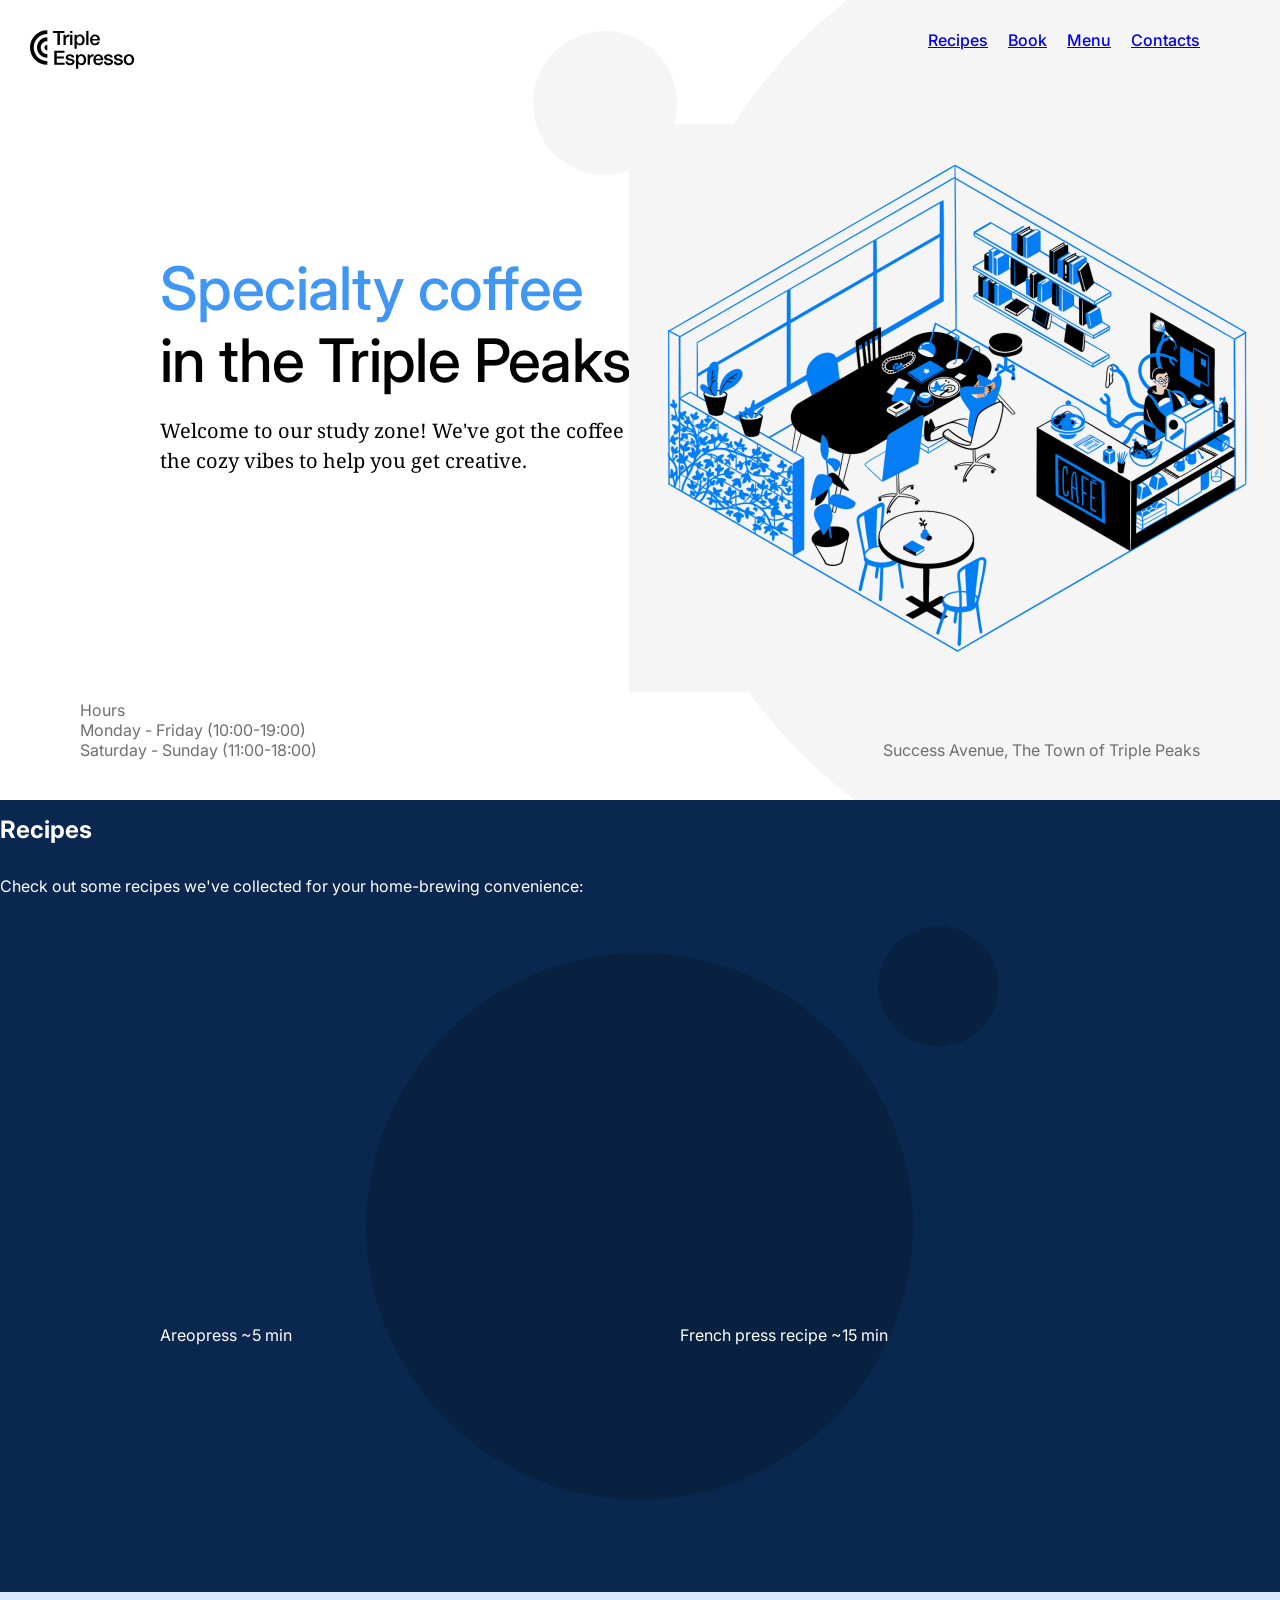
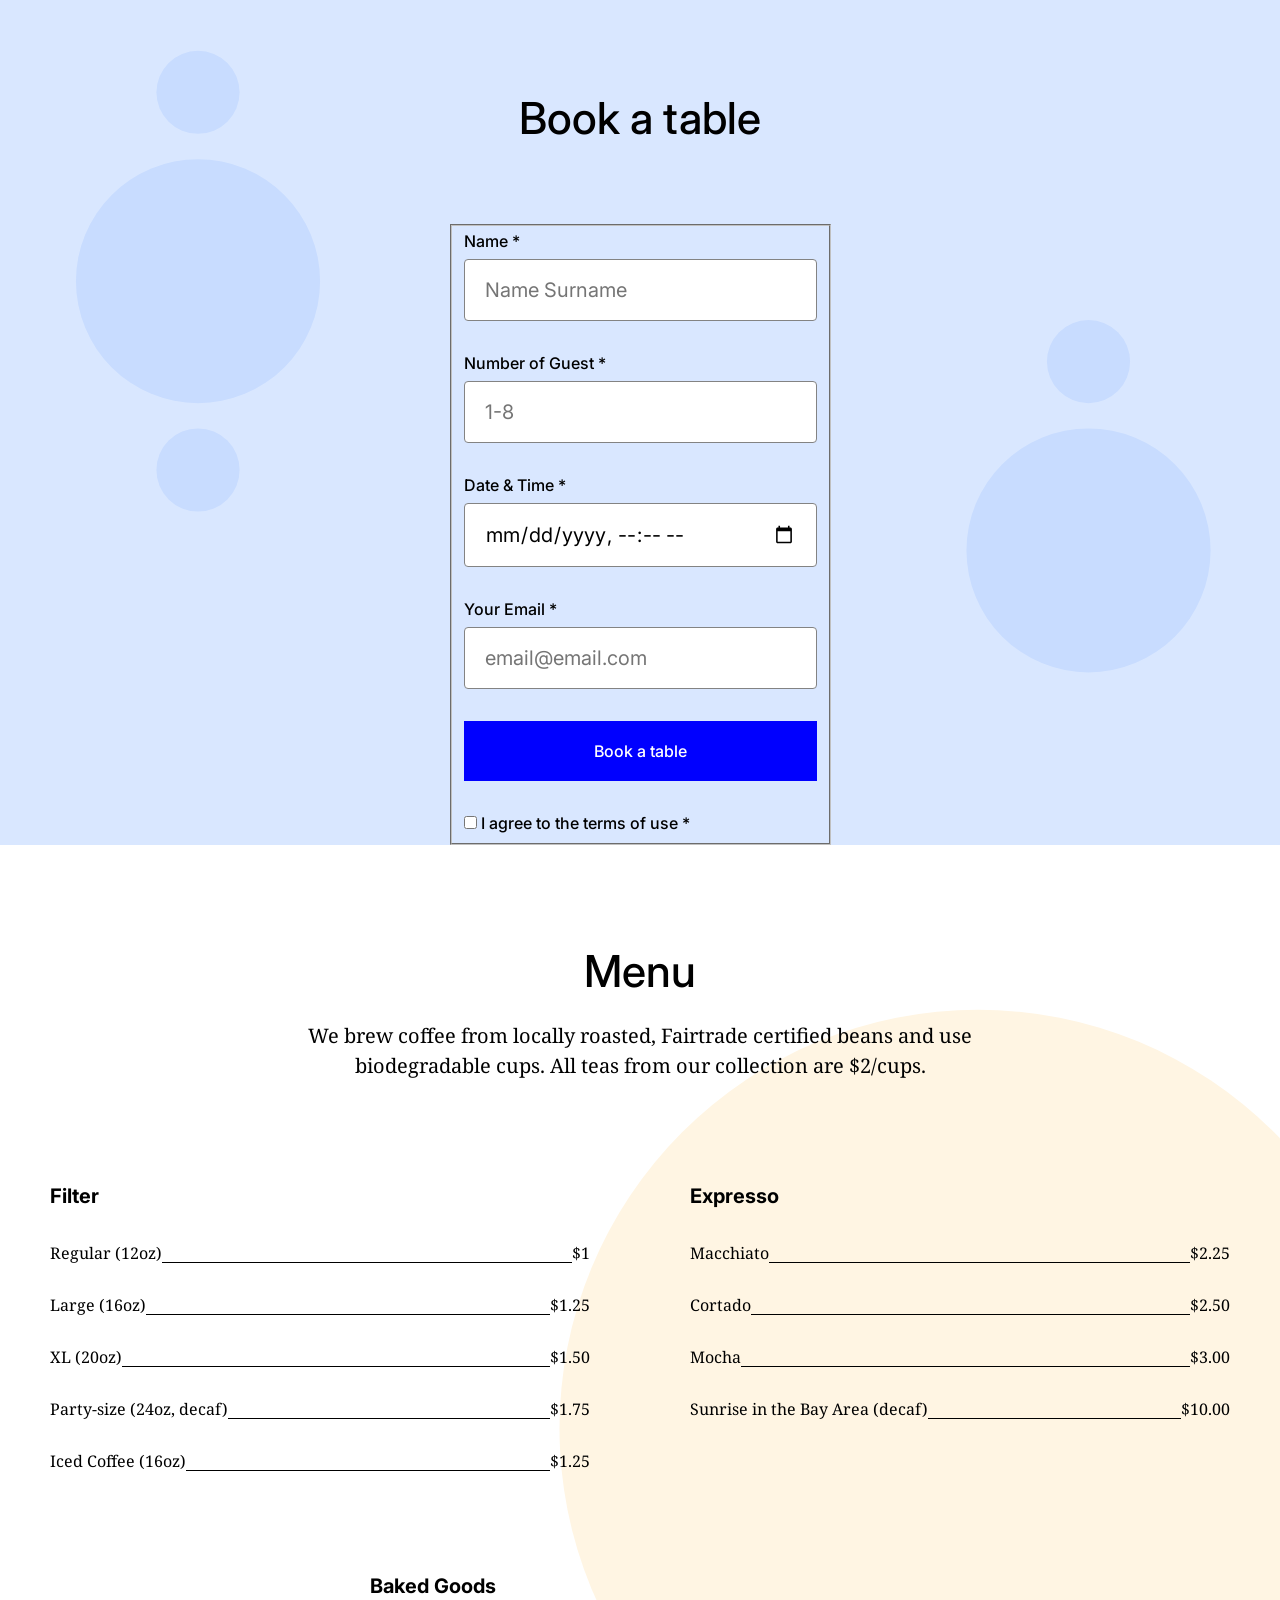
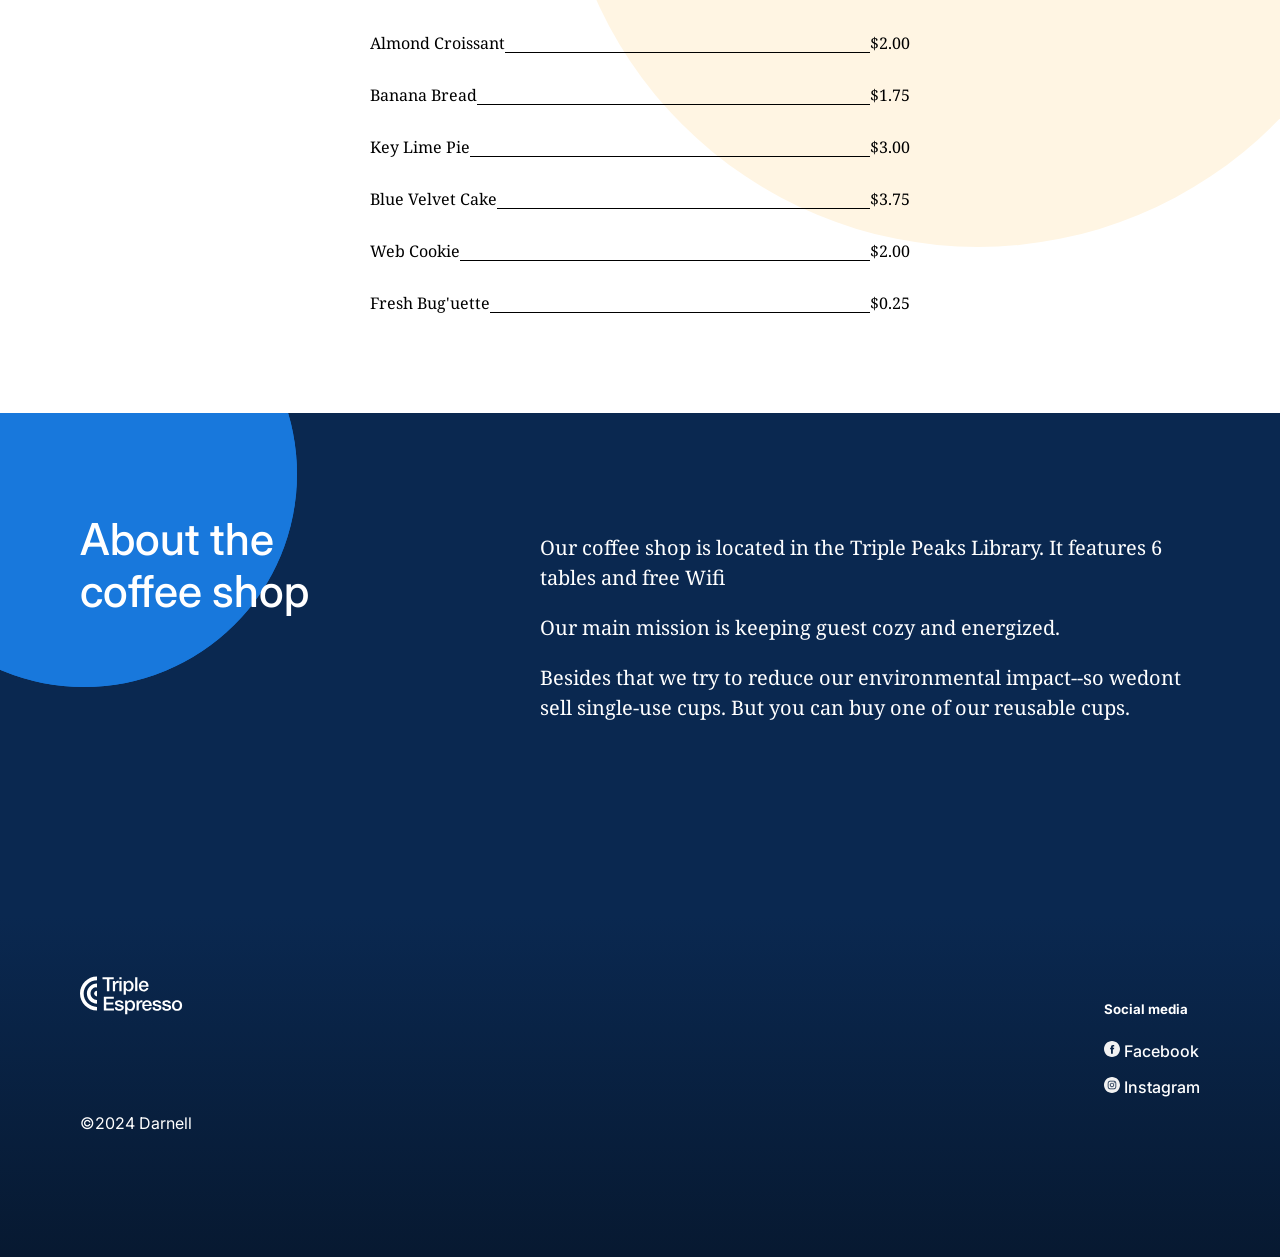
==== index.html @ 3f447696 "First Commit" ====
<!DOCTYPE html>
<html lang="en">
<head>
    <meta charset="UTF-8">
    <meta name="viewport" content="width=device-width, initial-scale=1.0">
    <meta name="description" content="Coffee Shop Landing page">
    <title>"Coffee Shop"</title>
    <meta name="author" content="Software Engineer"/>
    <meta name="keywords" content="HTML, CSS"/>
    <link rel="stylesheet" href="./pages/index.css"/>
    <link rel="stylesheet" href="./vendor/normalize.css"/>
    <link rel="preconnect" href="https://fonts.googleapis.com">
    <link rel="preconnect" href="https://fonts.gstatic.com" crossorigin>
    <link href="https://fonts.googleapis.com/css2?family=Inter:ital,opsz,wght@0,14..32,100..900;1,14..32,100..900&family=Noto+Serif:ital,wght@0,100..900;1,100..900&display=swap" rel="stylesheet">
</head>
<body>
    <div class="page">
        <header class="header">
            <nav class="nav">
                 <img 
                  src="./images/logo_coffeeshop_dark.svg" 
                  alt="Coffeeshop logo"
                  class="nav__logo">
            <ul class="nav__links">
                <li>
                    <a href="#recipes" class="nav__link">Recipes</a>
                </li>
                <li>
                    <a href="#reservation" class="nav__link">Book</a>
                </li>
                <li>
                    <a href="#menu" class="nav__link">Menu</a>
                </li>
                <li>
                    <a href="#about" class="nav__link">Contacts</a>
                </li>
            </ul>
            </nav>
             <h1 class="header__title"><span class="header__span-accent">Specialty coffee</span> in the Triple Peaks Library</h1>
              <p class="header__description">Welcome to our study zone! We've got the coffee to energize you and the cozy vibes to help you get creative. </p>
            <img 
             src="./images/inside_coffee_shop.png" 
             alt="Coffee Shop illustration" 
             class="header__image">
             <div class="header__footer">
                <div>
                 <p class="header__paragraph">Hours</p>
                 <p class="header__paragraph">Monday - Friday (10:00-19:00)</p>
                 <p class="header__paragraph">Saturday - Sunday (11:00-18:00)</p>
                </div>
                 <p class="header__paragraph">Success Avenue, The Town of Triple Peaks</p>
             </div>
        </header>
        <main class="content">
            <section id="recipes" class="recipes">
              <h2 class="recipes__title">Recipes</h2>
                <p class="recipes__subtitle">Check out some recipes we've collected for your home-brewing convenience:</p>
                <ul class="recipes__videos">
                <li>
                <iframe class="recipes__iframe"
                  width="480"
                  height="273"
                  src="https://www.youtube.com/embed/j6VlT_jUVPc?si=57EIXTviXnpw9NTR"
                  title="YouTube video player"           
                  allow="accelerometer; autoplay; clipboard-write; encrypted-media; gyroscope; picture-in-picture; web-share"
                  referrerpolicy="strict-origin-when-cross-origin"
                  allowfullscreen>
                </iframe>
                <p class="recipes__iframe-caption">Areopress ~5 min</p>
                </li>
                <li>
                <iframe class="recipes__iframe"
                  width="480"
                  height="273"
                  src="https://www.youtube.com/embed/st571DYYTR8?si=Xd2FG-TpbChEVz1v"
                  title="YouTube video player"
                  allow="accelerometer; autoplay; clipboard-write; encrypted-media; gyroscope; picture-in-picture; web-share"
                  referrerpolicy="strict-origin-when-cross-origin"
                  allowfullscreen>
                </iframe>
                <p class="recipes__iframe-caption">French press recipe ~15 min</p>
                 </li>
                </ul>
            </section>
            <section id="reservation" class="reservation">
             <h2 class="reservation__title">Book a table</h2>
             <form class="reservation__form form">
              <fieldset class="form__fieldset>">
               <label for="name-input" class="form__label">
                Name *
                 <input
                  class="form__input"
                  id="name-input"
                  type="text"
                  placeholder="Name Surname"
                  required
                  />
               </label>
               <label for="guest-input" class="form__label">
                Number of Guest *
                 <input 
                  class="form__input"
                  id="guest-input"
                  type="number"
                  min="1"
                  max="8"
                  placeholder="1-8"
                  required
                  />
               </label>
               <label for="datetime-local" class="form__label">
                Date & Time *
                 <input
                  class="form__input"
                  id="datetime-local"
                  type="datetime-local"
                  required
                  />
               </label>
               <label for="email-input" class="form__label">
                Your Email *
                 <input
                  class="form__input"
                  id="email-input"
                  placeholder="email@email.com"
                  required
                  />
               </label>
                  <button class="form__button">Book a table</button>
               <label class="form__label form__label_type_checkbox" for="terms-of-use">
                 <input
                  id="terms-of-use"
                  type="checkbox"
                  required
                 />
                I agree to the terms of use *
               </label>
              </fieldset>
             </form>
            </section>
            <section id="menu" class="menu">
                <h2 class="menu__title">Menu</h2>
                    <p class="menu__subtitle">We brew coffee from locally roasted, Fairtrade certified beans and use biodegradable cups. All teas from our collection are $2/cups.</p>
                    <ul class="menu__cards">
                        <li class="card">
                           <h3 class="card__title">Filter</h3>
                           <ul class="card__list">
                            <li class="card__list-item"> 
                                Regular (12oz)
                                <span class="card__list-divider">
                                </span>
                                $1
                               </li>
                            <li class="card__list-item">Large (16oz)
                                <span class="card__list-divider">
                                </span>
                                $1.25
                               </li>
                            <li class="card__list-item">XL (20oz)
                                <span class="card__list-divider">
                                </span>
                                $1.50
                            </li>
                            <li class="card__list-item">Party-size (24oz, decaf)
                                <span class="card__list-divider">
                                </span>
                                $1.75
                            </li>
                            <li class="card__list-item">Iced Coffee (16oz)
                                <span class="card__list-divider">
                                </span>
                                $1.25
                            </li>
                           </ul>
                        </li>
                        <li class="card">
                            <h3 class="card__title">Expresso</h3>
                            <ul class="card__list">
                             <li class="card__list-item">Macchiato
                                <span class="card__list-divider">
                                </span>
                                $2.25
                             </li>
                             <li class="card__list-item">Cortado
                                <span class="card__list-divider">
                                </span>
                                $2.50
                             </li>
                             <li class="card__list-item">Mocha
                                <span class="card__list-divider">
                                </span>
                                $3.00
                             </li>
                             <li class="card__list-item">Sunrise in the Bay Area (decaf)
                                <span class="card__list-divider">
                                </span>
                                $10.00
                             </li>
                            </ul>
                         </li>
                         <li class="card">
                            <h3 class="card__title">Baked Goods</h3>
                            <ul class="card__list">
                             <li class="card__list-item">Almond Croissant
                                <span class="card__list-divider">
                                </span>
                                $2.00
                             </li>
                             <li class="card__list-item">Banana Bread
                                <span class="card__list-divider">
                                </span>
                                $1.75                       
                             </li>
                             <li class="card__list-item">Key Lime Pie
                                <span class="card__list-divider">
                                </span>
                                $3.00
                             </li>
                             <li class="card__list-item">Blue Velvet Cake
                                <span class="card__list-divider">
                                </span>
                                $3.75
                             </li>
                             <li class="card__list-item">Web Cookie
                                <span class="card__list-divider">
                                </span>
                                $2.00
                             </li>
                             <li class="card__list-item">Fresh Bug'uette
                                <span class="card__list-divider">
                                </span>
                                $0.25
                             </li>
                            </ul>
                         </li>
                    </ul>
            </section>
            <section id="about" class="about">
                <h4 class="about__title">About the coffee shop</h4>
                <div class="about__content">
                 <p class="about__paragraph">
                    Our coffee shop is located in the Triple Peaks Library. It features 6 tables and free Wifi
                 </p>
                 <p class="about__paragraph">
                    Our main mission is keeping guest cozy and energized.
                 </p>
                 <p class="about__paragraph">
                    Besides that we try to reduce our environmental impact--so wedont sell single-use cups. But you can buy one of our reusable cups.   
                 </p>
                </div>
                <div class="about__circle"></div>
                <div class="about__circle about__circle_animation_blurred"></div>
            </section>
        </main>
        <footer class="footer">
            <div class="footer__content">
              <img
                src="./images/logo_coffeeshop_light.svg"
                alt="TripleExpresso"
                class="footer__logo"
              />
              <div>
                <h5 class="footer__column-heading">Social media</h5>
                <ul class="footer__list">
                  <li class="footer__list-item">
                    <a href="" class="footer__social-link">
                      <img
                        src="./images/facebook_white.svg"
                        alt="Facebook logo"
                        class="footer__social-icon"
                      />
                      Facebook
                    </a>
                  </li>
                  <li class="footer__list-tiem">
                    <a href="" class="footer__social-link">
                      <img
                        src="./images/instagram_white.svg"
                        alt="Instagram logo"
                        class="Footer__social-icon"
                      />
                      Instagram
                    </a>
                  </li>
                </ul>
              </div>
            </div>
            <p class="footer__copyright">&copy;2024 Darnell</p>
          </footer>
---- pages/index.css ----
@keyframes pulse {
  0% {
  opacity: 0;
  }

  50% {
  opacity: 0.6;
  }

  100% {
  opacity: 0; 
  transform: scale(1.093); 
  }
}

.page {
min-width: 1100px;
max-width: 1600px;
font-family: Inter, arial, sans-serif;
font-size: 16px;
line-height: 20px;
margin: 0 auto;
}

.header {
padding: 30px 80px 40px;
position: relative;
display: flex;
flex-direction: column;
height: 800px;
background-image: url(../images/background_header.svg);
background-size: cover;
box-sizing: border-box;
}

.header__image {
width: 646px;
height: 568px;
position: absolute;
top: 124px;
right: 5px;
}

.header__title {
margin-top: 183px;
margin-left: 80px;
margin-bottom: 0;
max-width: 729px;
font-family: Inter , arial, sans-serif;
font-style: normal;
font-weight: 500;
font-size: 60px;
line-height: 72px;
letter-spacing: -0.6px;

}

.header__span-accent {
  color: #3f96f3;
  display: block;
}

.header__description {
  font-family: "Noto Serif", arial, sans-serif;
  font-style: normal;    
  font-weight: normal;    
  font-size: 20px;  
  line-height: 30px;
  margin-left: 80px;
  margin-bottom: 0;
  max-width: 683px;
}

.header__footer {
  font-family: "Inter", arial, sans-serif;
  font-style: normal;
  font-size: 16px;
  line-height: 20px;
  color:#6f6f6f;
  margin-top: auto;
  display:flex;
  justify-content: space-between;
  align-items: flex-end;
  color: #6f6f6f;
}

.header__paragraph {
  margin: 0;
}

.nav {
  display: flex;
  justify-content: space-between;
  position: relative;
}

.nav__links {
  display: flex;
  justify-content: space-between;
  list-style-type: none;
  gap: 20px;
  padding: 0;
  margin: 0;
  font-family: "Inter", arial, sans-serif;
  font-style: normal;
  font-weight: 500;
  font-size: 16px;
  line-height: 20px;
}

.nav__logo {
  position: relative;
  width: 105px;
  height: 39px;
  left: -50px;
}

.recipes {
  color: white;
  background-color: #0A2750;
  display: flex;
  flex-direction: column;
  background-image: url(../images/background_recipes.svg);
  background-size: cover;
  box-sizing: border-box;
}

.recipes__titles {
  margin-top: 100px;
  margin-bottom: 0;
  margin-left: 80px;
  max-width: 580px;
  margin-left: 80px;
  font-family: Inter, arial, sans-serif;
  font-style: normal;
  font-weight: 500;
  font-size: 44px;
  line-height: 52px;
}

.recipes__subtitles {
  max-width: 438px;
  font-family: "Noto Serif", arial, sans-serif;
  font-style: normal;
  font-weight: normal;
  font-size: 20px;
  line-height: 30px;
  margin-bottom: 0;
  margin-top: 24px;
  margin-left: 80px;
}

.recipes__videos {
  display: flex;
  justify-content: center;
  gap: 40px;
  list-style-type: none;
  padding-top: 80px;
  padding-bottom: 215px;
}

.recipes__iframe {
  margin-top: 24px;
  margin-bottom: 0;
  border: 0;
}

.recipes__video-caption {
  font-family: Inter, arial, sans-serif;
  font-style: normal;
  font-weight: 500;
  font-size: 20px;
  line-height: 30px;
}

.reservation {
    background-image: url(../images/background_reservation.svg);
    background-size: cover;
    color:#000000;
    background-color: #d9e7ff;
}

.reservation__title {
  margin: 0 0 80px;
  text-align: center;
  padding-top: 100px;
  font-family: Inter;
  font-style: normal;
  font-weight: 500;
  font-size: 44px;
  line-height: 52px;
}

.reservation__form {
  margin: 0 auto;
  font-family: Inter;
  font-style: normal;
  font-weight: 500;
  font-size: 16px;
  line-height: 20px;
}

.form {
  max-width: 385px;;
}

.form__input {
  display: block;
  width: 100%;
  box-sizing: border-box;
  padding: 15px 20px;
  border: 1px solid #838383;
  margin:8px 0 32px;
  border-radius: 4px;
  font-family: Inter;
  font-style: normal;
  font-weight: normal;
  font-size: 20px;
  line-height: 30px;
}

.form__fieldset {
  margin: 0;
  padding: 0;
  border: none;
}

.form__checkbox {
  border: 2px;
  width: 20px;
  height: 20px;
}

.form__label {
  width:100%;
}

.form__button {
  color: #fff;
  background-color: #0000ff;
  width: 100%;
  border: none;
  padding: 20px 0 20px;
  margin-bottom: 32px;
  font-family: Inter;
  font-style: normal;
  font-weight: 500;
  font-size: 16px;
  line-height: 20px;
}

.form__label_type_button {
  display: flex;
  justify-content: center;
  gap: 12px;
}

.menu {
  background-image: url(../images/background_menu.svg);
  background-size: cover;
  background-color: #fff;;
  padding: 100px 0 100px;
}

.menu__title {
  text-align: center;
  max-width: 780px;
  margin: 0 auto 24px;
  font-family: "Inter"; 
  font-style: normal;   
  font-weight: 500;   
  font-size: 44px;   
  line-height: 52px;
}

.menu__subtitle {
  max-width: 780px;
  margin: 0 auto 100px;
  font-family: "Noto Serif"; 
  font-style: normal;   
  font-weight: normal;   
  font-size: 20px;   
  line-height: 30px;
  text-align: center;
}

.menu__cards {
  display: flex;
  justify-content: center;
  flex-wrap: wrap;
  gap: 100px;
  list-style-type: none;
  padding: 0;
  margin: 0;
}

.card {
  width: 540px;
}

.card__title {
  margin: 0 0 32px;
  font-family: "Inter"; 
  font-style: normal; 
  font-weight: bold; 
  font-size: 20px; 
  line-height: 30px;
}

.card__list {
  padding: 0;
  margin: 0;
  list-style-type: none;
  display: flex;
  flex-direction: column;
  gap: 16px;
}

.card__list-item {
  margin: 0 0 16px;
  font-family: "Noto Serif"; 
  font-style: normal; 
  font-weight: normal; 
  font-size: 16px; 
  line-height: 20px;
  display: flex;
}

.card__list-item:last-child {
margin-bottom: 0;
}

.card__list-divider {
  border-bottom: 1px solid #000;
  flex-grow: 1;
}

.about {
  background-color: #0A2850;
  padding: 100px 80px 173px;
  z-index: 1;
  position: relative;
  display: flex;
  justify-content: space-between;
  overflow: hidden;
}

.about__title {
  font-family: "Inter";
  font-style: normal;  
  font-weight: 500;  
  font-size: 44px;  
  line-height: 52px;
  max-width: 251px;
  color: #fff;
  margin: 0;
}

.about__content {
  gap: 20px;
}

.about__paragraph {
  font-family: "Noto Serif";
  font-style: normal;  
  font-weight: normal;  
  font-size: 20px;  
  line-height: 30px;
  max-width: 660px;
  color: #fff;
  top: 119px;
  right: 80px;
  bottom: 173px;
}

.about__circle {
  width: 426px;
  height:426px;
  border-radius: 50%;
  background-color: #1878DC;
  position: absolute;
  z-index: -1;
  top: -152px;
  left: -129px;
}

.about__circle_animation_blurred {
  transform-origin: center;
  animation: pulse 1.3s ease-in-out 0s infinite;
}

.footer {
  background: linear-gradient(180deg, #0A2850 0%, #071931 100%);
  padding: 60px 80px 108px;
  color: #ffffff;
}

.footer__content {
  display: flex;
  justify-content: space-between;
  align-items: flex-start;
}
.footer__logo {
  height: 39px;
  width: 103px;
}

.footer__column {
  display: flex;
}
.footer__social-heading {
  font-family: "Inter";
  font-style: normal;
  font-weight: bold;
  font-size: 16px;
  line-height: 20px;
  bottom:20px;
}

.footer__list {
  list-style-type: none;
  padding: 0;
  margin: 0;
}

.footer__list-item {
  margin-bottom: 16px;
}
.footer__list-item:last-of-type {
  margin-bottom: 0;
}

.footer__social-icon {
  height: 16px;
  width: 16px;
  left:80px;
}

.footer__social-link {
  color:#ffffff;
  font-family: "Inter";
  font-style: normal;
  font-weight: 500;
  font-size: 16px;
  line-height: 20px;
  text-decoration: none;
}

.footer__copyright{
  font-family: "Inter";
  font-style: normal;
  font-weight: normal;
  font-size: 16px;
  line-height: 20px;
  bottom: 60px;
}
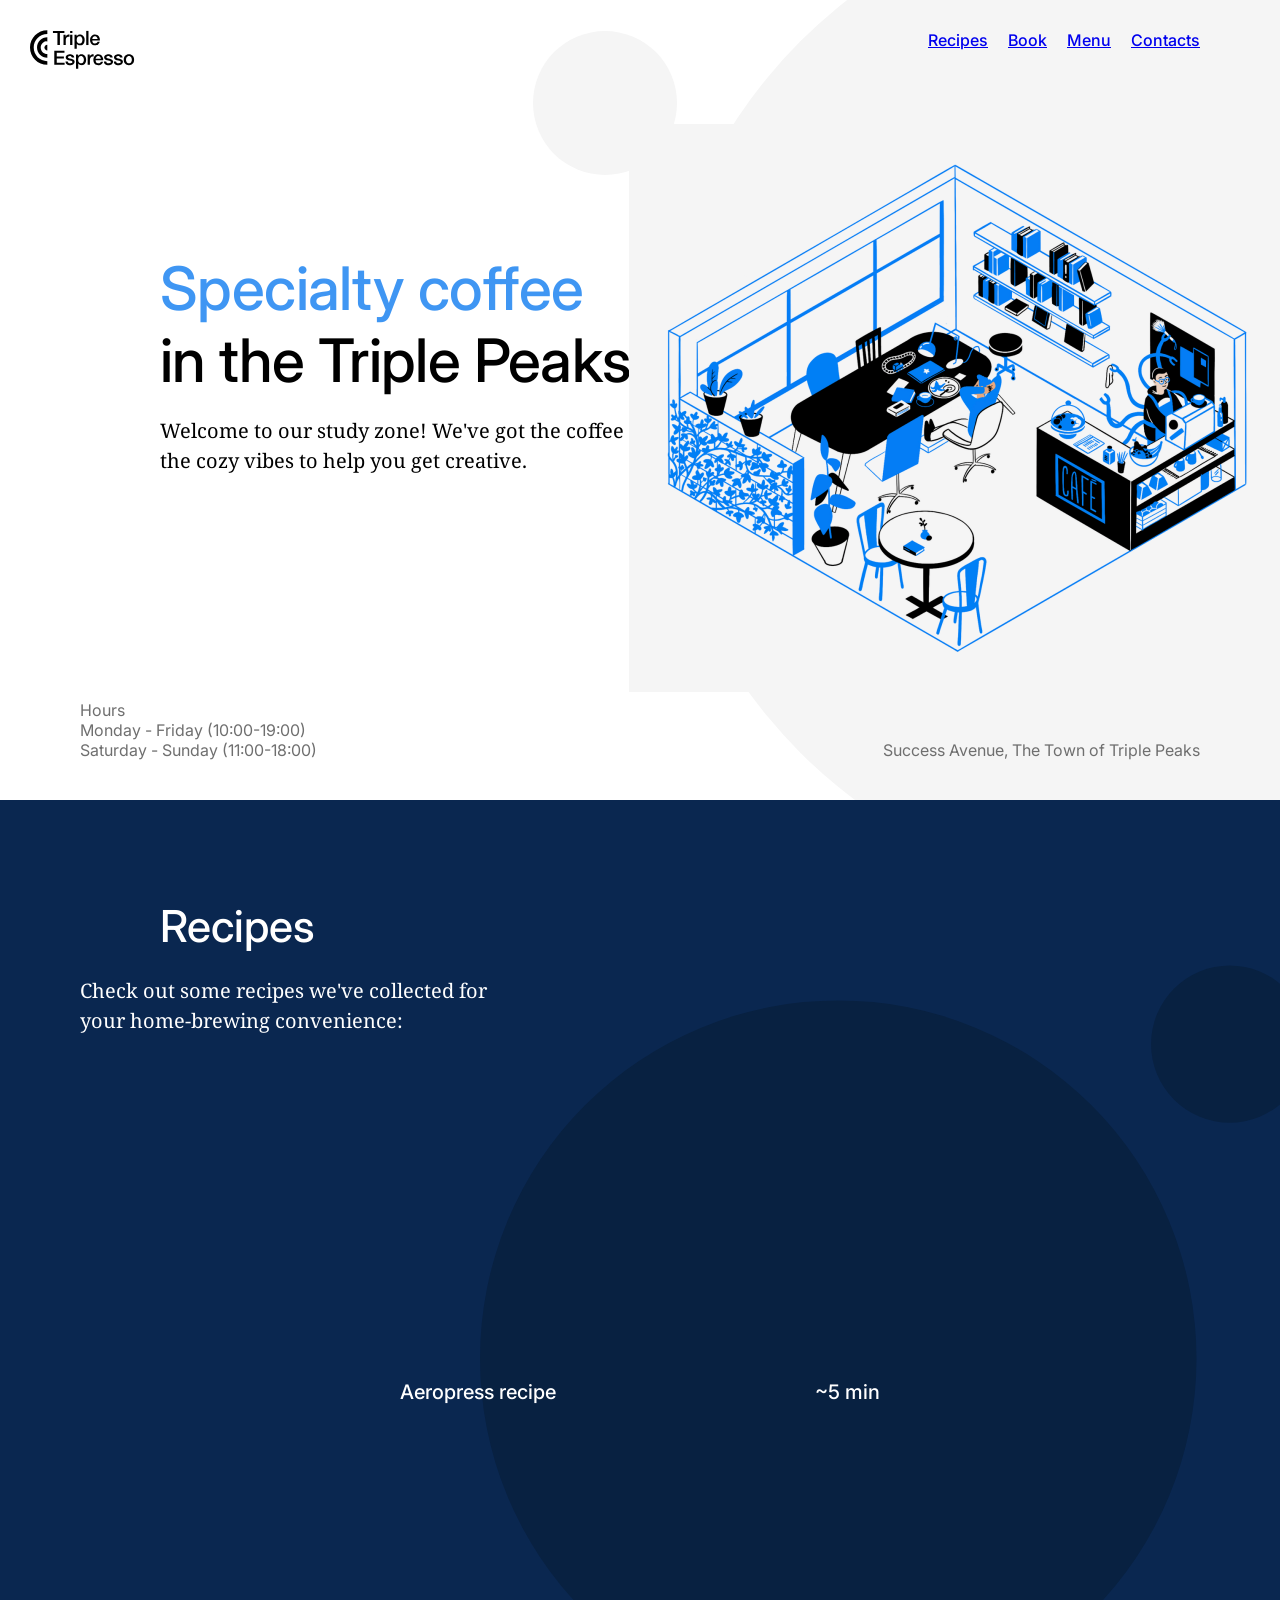
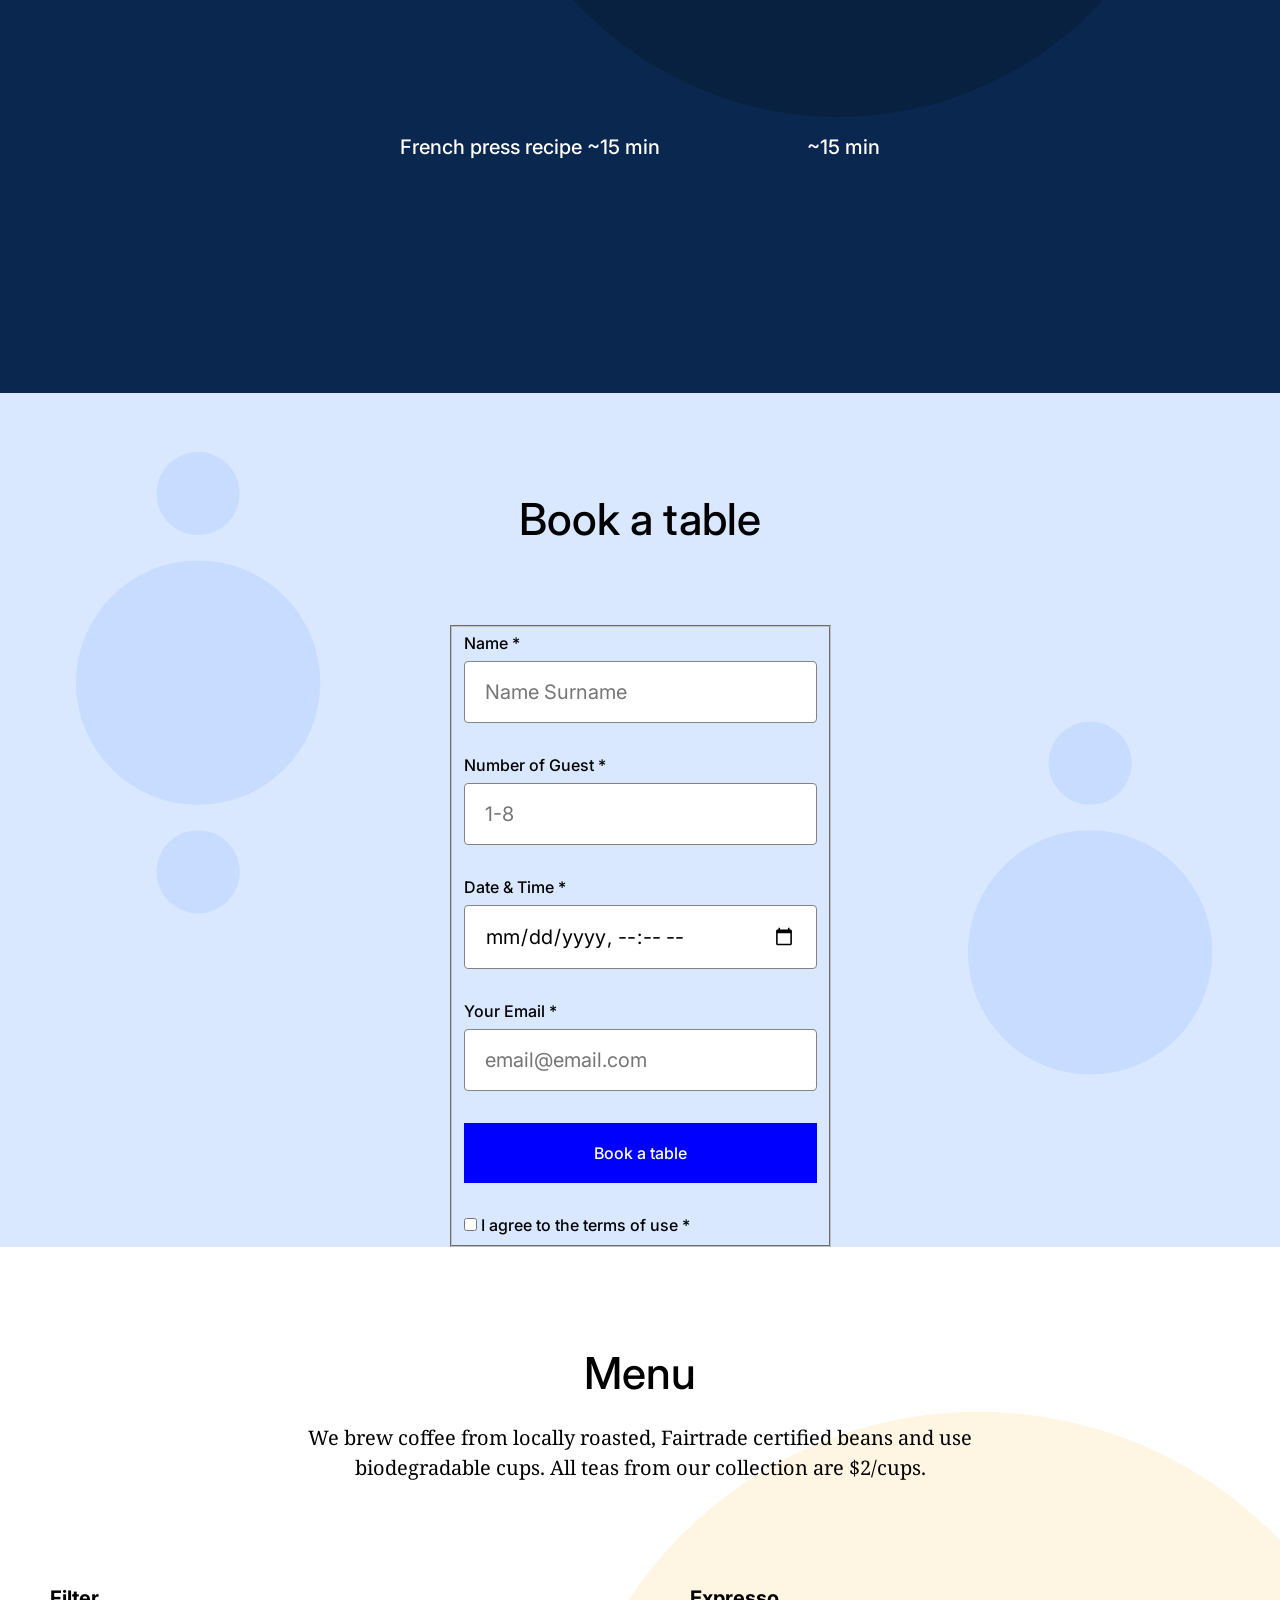
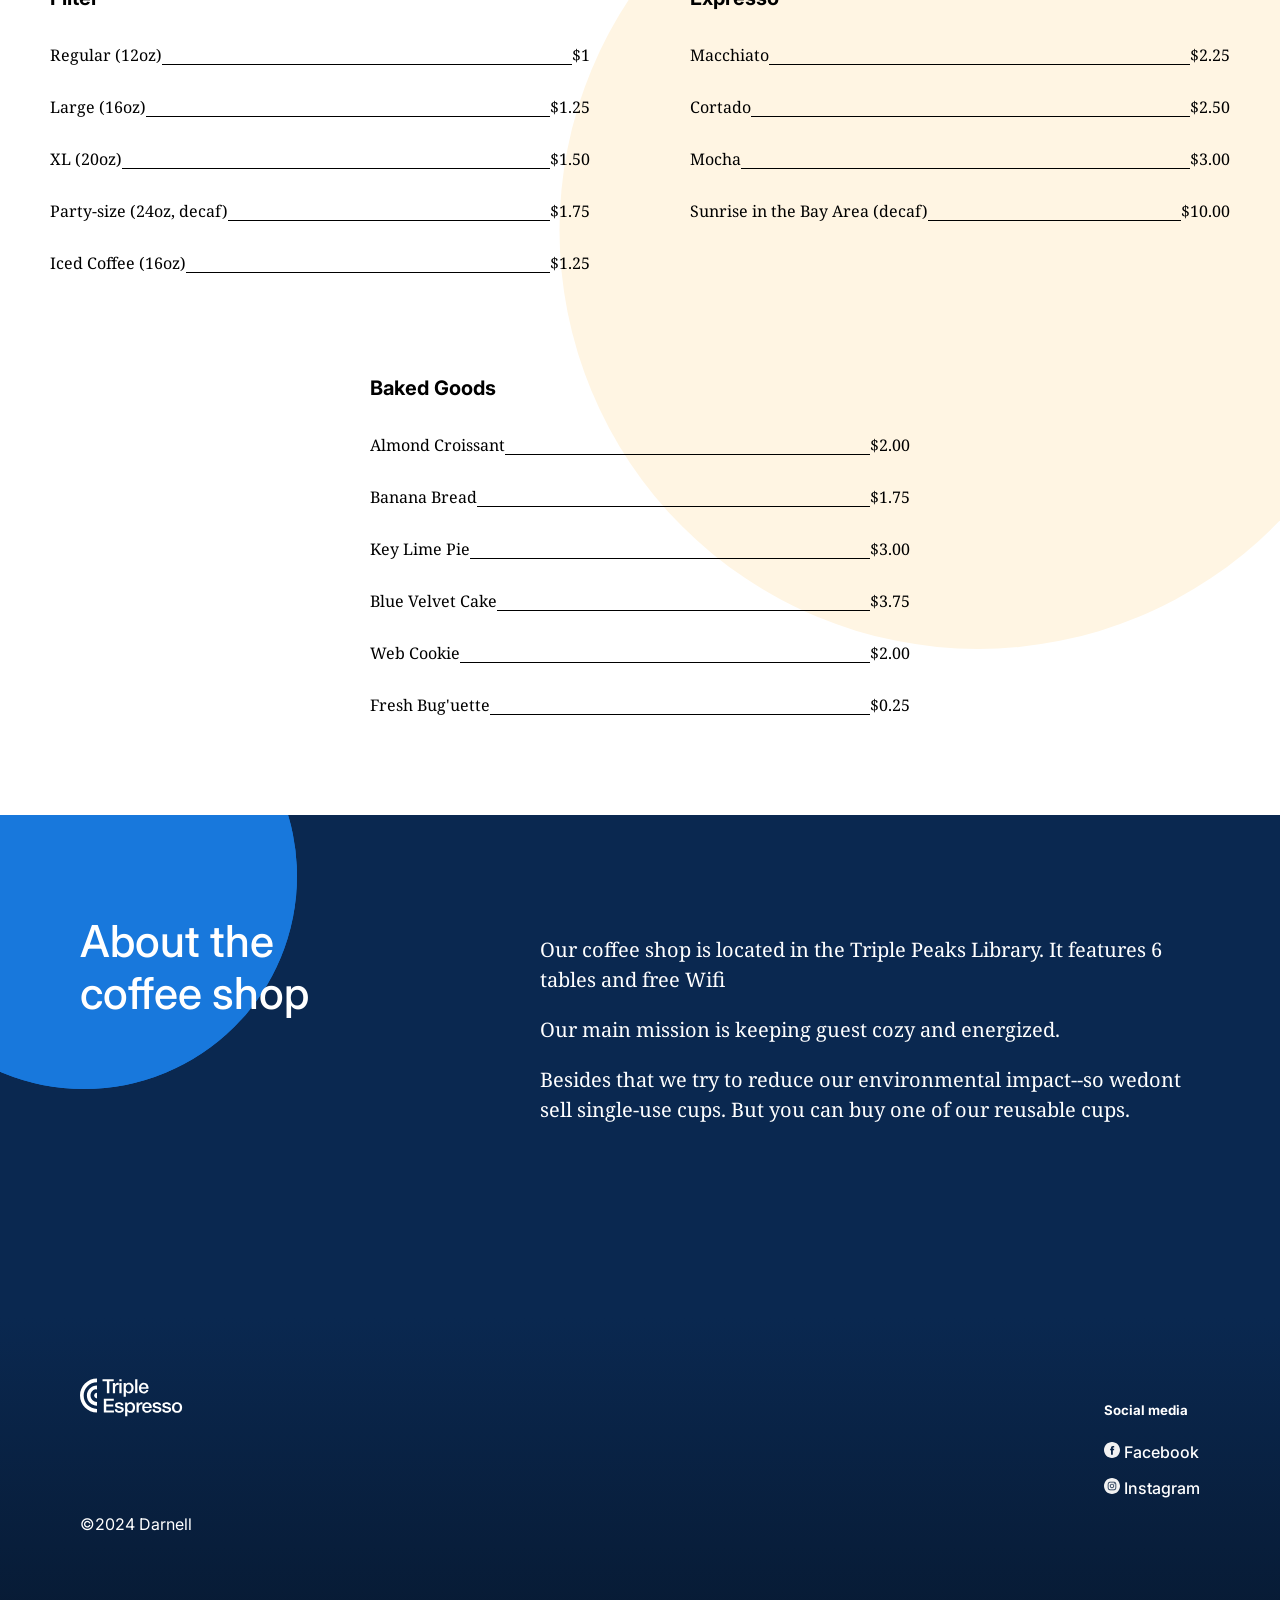
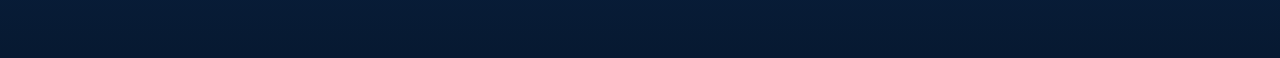
==== commit 82126327: "First Commit" ====
--- a/index.html
+++ b/index.html
@@ -65,10 +65,11 @@
                   allow="accelerometer; autoplay; clipboard-write; encrypted-media; gyroscope; picture-in-picture; web-share"
                   referrerpolicy="strict-origin-when-cross-origin"
                   allowfullscreen>
-                </iframe>
-                <p class="recipes__iframe-caption">Areopress ~5 min</p>
-                </li>
-                <li>
+                  </iframe>
+                <p class="recipes__video-caption">
+                    <span>Aeropress recipe</span>
+                    <span>~5 min</span>
+                </p>
                 <iframe class="recipes__iframe"
                   width="480"
                   height="273"
@@ -78,7 +79,10 @@
                   referrerpolicy="strict-origin-when-cross-origin"
                   allowfullscreen>
                 </iframe>
-                <p class="recipes__iframe-caption">French press recipe ~15 min</p>
+                <p class="recipes__video-caption">
+                    <span>French press recipe ~15 min</span>
+                    <span>~15 min</span>
+                </p>
                  </li>
                 </ul>
             </section>
--- a/pages/index.css
+++ b/pages/index.css
@@ -123,12 +123,11 @@
   background-image: url(../images/background_recipes.svg);
   background-size: cover;
   box-sizing: border-box;
-}
-
-.recipes__titles {
-  margin-top: 100px;
-  margin-bottom: 0;
-  margin-left: 80px;
+  padding: 100px 80px 215px;
+}
+
+.recipes__title {
+  margin: 0 0 24px;
   max-width: 580px;
   margin-left: 80px;
   font-family: Inter, arial, sans-serif;
@@ -138,16 +137,14 @@
   line-height: 52px;
 }
 
-.recipes__subtitles {
+.recipes__subtitle {
   max-width: 438px;
   font-family: "Noto Serif", arial, sans-serif;
   font-style: normal;
   font-weight: normal;
   font-size: 20px;
   line-height: 30px;
-  margin-bottom: 0;
-  margin-top: 24px;
-  margin-left: 80px;
+  margin: 0;
 }
 
 .recipes__videos {
@@ -155,8 +152,8 @@
   justify-content: center;
   gap: 40px;
   list-style-type: none;
-  padding-top: 80px;
-  padding-bottom: 215px;
+  padding: 0;
+  margin: 80px 0 o;
 }
 
 .recipes__iframe {
@@ -171,6 +168,9 @@
   font-weight: 500;
   font-size: 20px;
   line-height: 30px;
+  margin: 24px 0 0;
+  display: flex;
+  justify-content: space-between;
 }
 
 .reservation {
@@ -327,7 +327,7 @@
 }
 
 .card__list-item:last-child {
-margin-bottom: 0;
+  margin-bottom: 0;
 }
 
 .card__list-divider {
@@ -375,7 +375,7 @@
 
 .about__circle {
   width: 426px;
-  height:426px;
+  height: 426px;
   border-radius: 50%;
   background-color: #1878DC;
   position: absolute;
@@ -426,6 +426,7 @@
 .footer__list-item {
   margin-bottom: 16px;
 }
+
 .footer__list-item:last-of-type {
   margin-bottom: 0;
 }
@@ -433,7 +434,7 @@
 .footer__social-icon {
   height: 16px;
   width: 16px;
-  left:80px;
+  left: 80px;
 }
 
 .footer__social-link {
@@ -446,7 +447,7 @@
   text-decoration: none;
 }
 
-.footer__copyright{
+.footer__copyright {
   font-family: "Inter";
   font-style: normal;
   font-weight: normal;
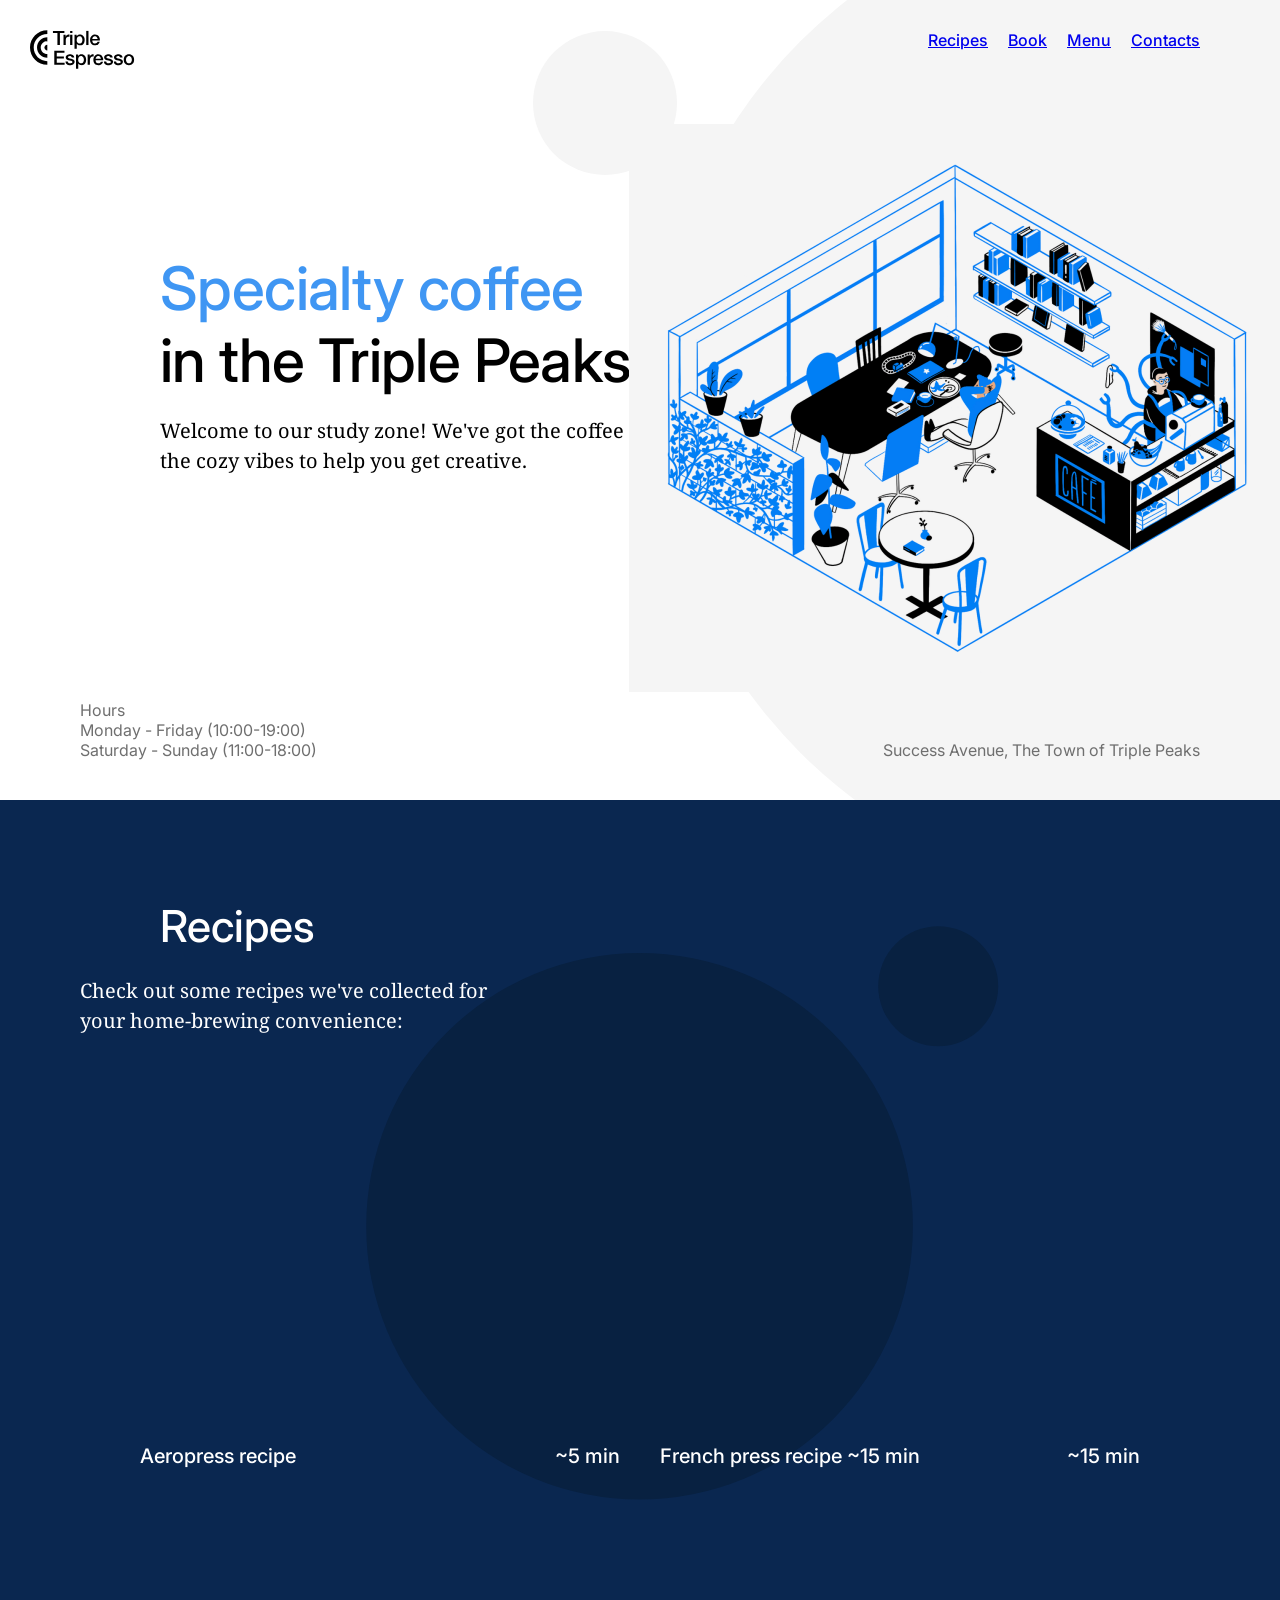
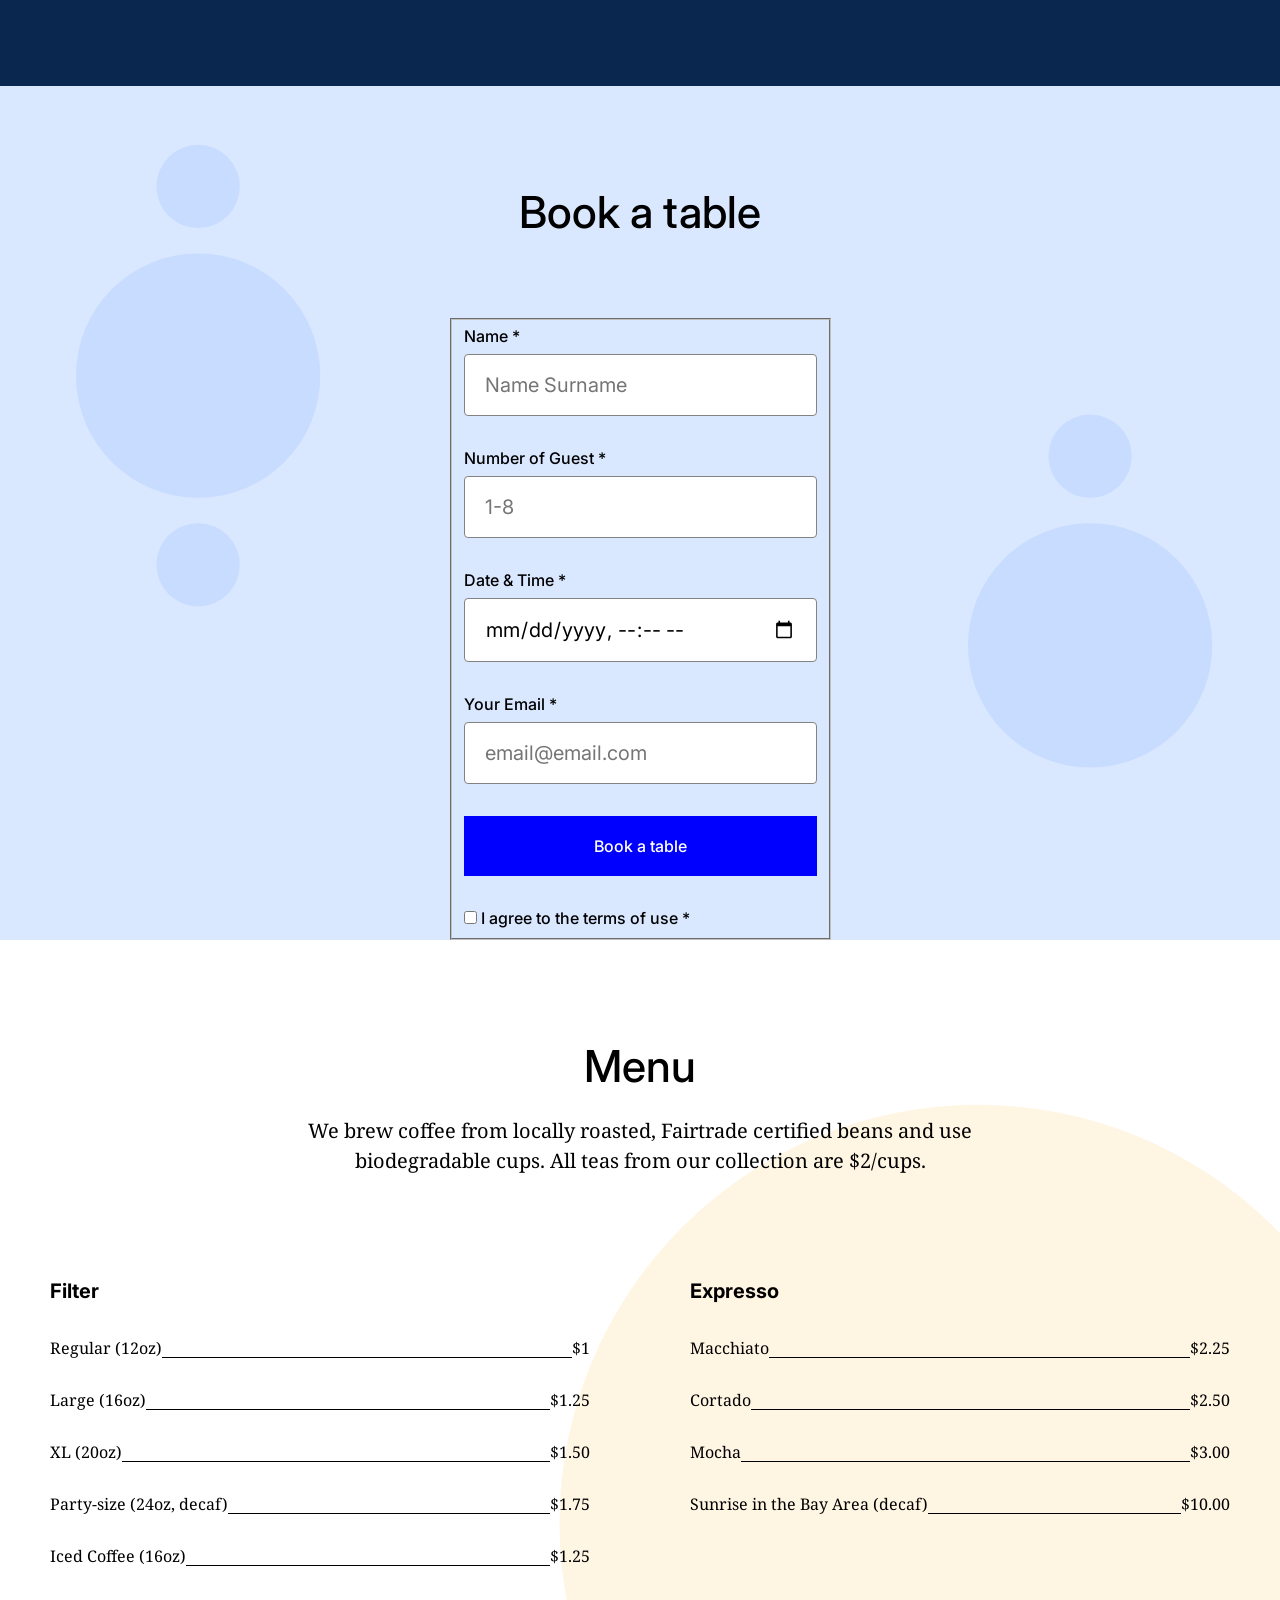
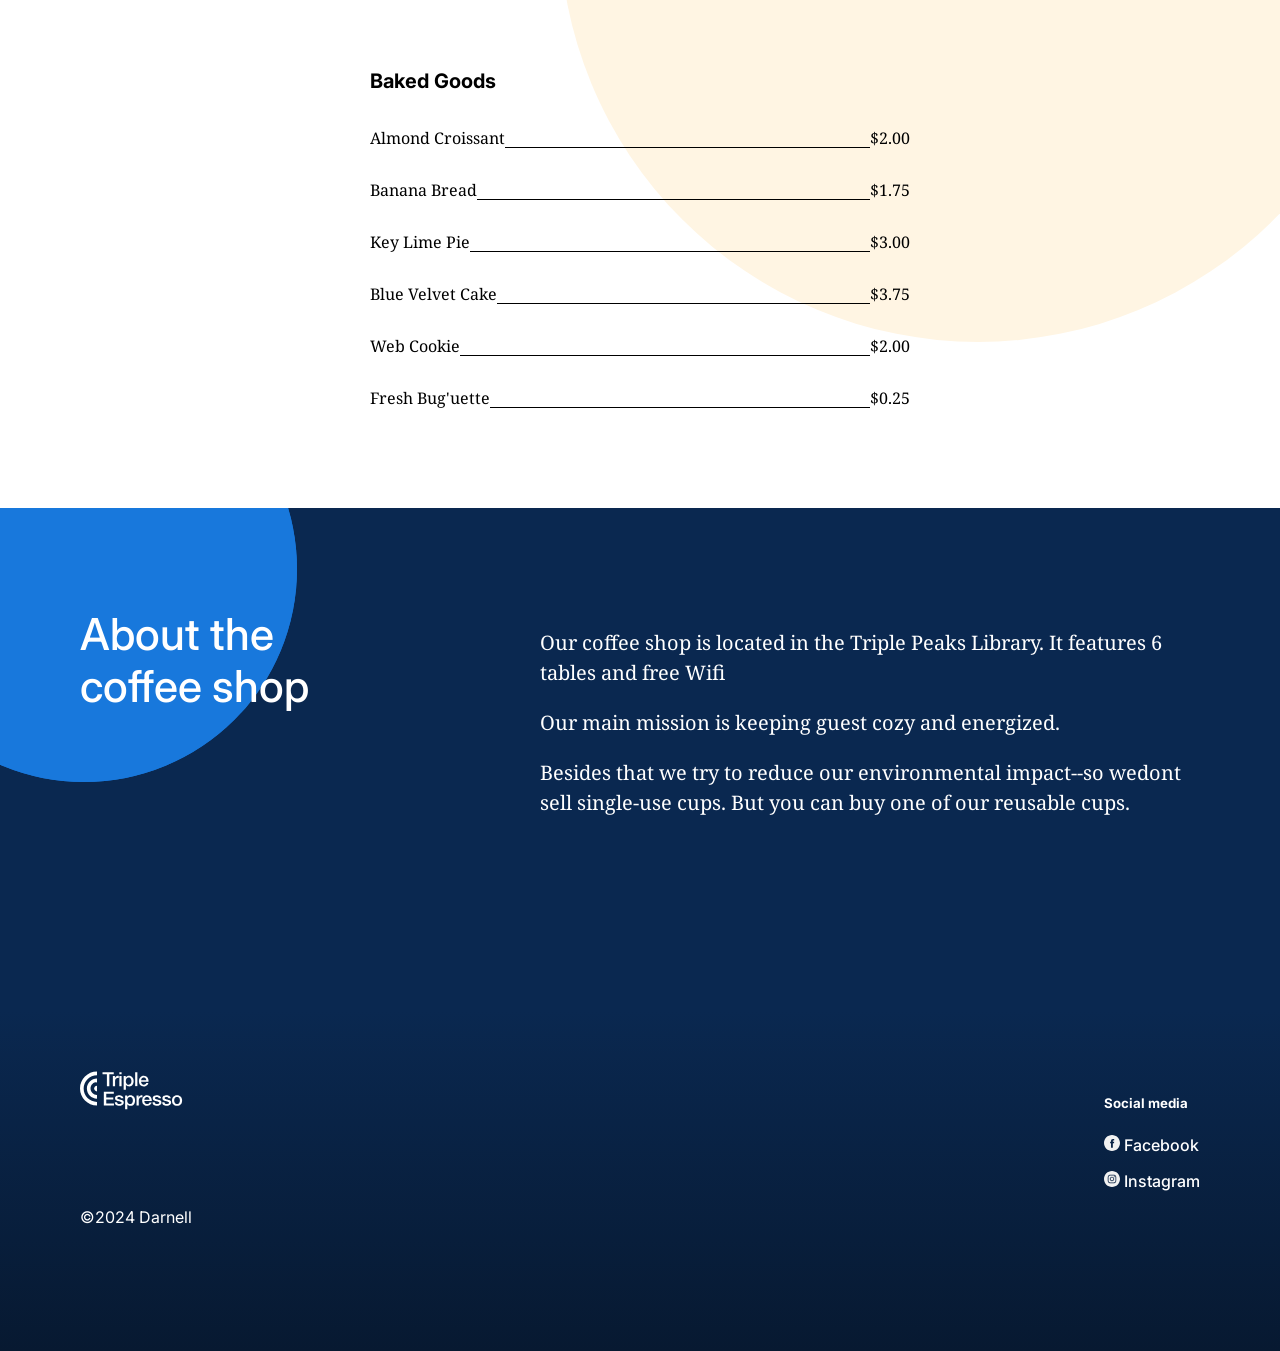
==== commit f83227e1: "First Commit" ====
--- a/index.html
+++ b/index.html
@@ -70,6 +70,8 @@
                     <span>Aeropress recipe</span>
                     <span>~5 min</span>
                 </p>
+                </li>
+                <li>
                 <iframe class="recipes__iframe"
                   width="480"
                   height="273"
@@ -83,7 +85,7 @@
                     <span>French press recipe ~15 min</span>
                     <span>~15 min</span>
                 </p>
-                 </li>
+                </li>
                 </ul>
             </section>
             <section id="reservation" class="reservation">
--- a/pages/index.css
+++ b/pages/index.css
@@ -1,457 +1,10 @@
-@keyframes pulse {
-  0% {
-  opacity: 0;
-  }
-
-  50% {
-  opacity: 0.6;
-  }
-
-  100% {
-  opacity: 0; 
-  transform: scale(1.093); 
-  }
-}
-
-.page {
-min-width: 1100px;
-max-width: 1600px;
-font-family: Inter, arial, sans-serif;
-font-size: 16px;
-line-height: 20px;
-margin: 0 auto;
-}
-
-.header {
-padding: 30px 80px 40px;
-position: relative;
-display: flex;
-flex-direction: column;
-height: 800px;
-background-image: url(../images/background_header.svg);
-background-size: cover;
-box-sizing: border-box;
-}
-
-.header__image {
-width: 646px;
-height: 568px;
-position: absolute;
-top: 124px;
-right: 5px;
-}
-
-.header__title {
-margin-top: 183px;
-margin-left: 80px;
-margin-bottom: 0;
-max-width: 729px;
-font-family: Inter , arial, sans-serif;
-font-style: normal;
-font-weight: 500;
-font-size: 60px;
-line-height: 72px;
-letter-spacing: -0.6px;
-
-}
-
-.header__span-accent {
-  color: #3f96f3;
-  display: block;
-}
-
-.header__description {
-  font-family: "Noto Serif", arial, sans-serif;
-  font-style: normal;    
-  font-weight: normal;    
-  font-size: 20px;  
-  line-height: 30px;
-  margin-left: 80px;
-  margin-bottom: 0;
-  max-width: 683px;
-}
-
-.header__footer {
-  font-family: "Inter", arial, sans-serif;
-  font-style: normal;
-  font-size: 16px;
-  line-height: 20px;
-  color:#6f6f6f;
-  margin-top: auto;
-  display:flex;
-  justify-content: space-between;
-  align-items: flex-end;
-  color: #6f6f6f;
-}
-
-.header__paragraph {
-  margin: 0;
-}
-
-.nav {
-  display: flex;
-  justify-content: space-between;
-  position: relative;
-}
-
-.nav__links {
-  display: flex;
-  justify-content: space-between;
-  list-style-type: none;
-  gap: 20px;
-  padding: 0;
-  margin: 0;
-  font-family: "Inter", arial, sans-serif;
-  font-style: normal;
-  font-weight: 500;
-  font-size: 16px;
-  line-height: 20px;
-}
-
-.nav__logo {
-  position: relative;
-  width: 105px;
-  height: 39px;
-  left: -50px;
-}
-
-.recipes {
-  color: white;
-  background-color: #0A2750;
-  display: flex;
-  flex-direction: column;
-  background-image: url(../images/background_recipes.svg);
-  background-size: cover;
-  box-sizing: border-box;
-  padding: 100px 80px 215px;
-}
-
-.recipes__title {
-  margin: 0 0 24px;
-  max-width: 580px;
-  margin-left: 80px;
-  font-family: Inter, arial, sans-serif;
-  font-style: normal;
-  font-weight: 500;
-  font-size: 44px;
-  line-height: 52px;
-}
-
-.recipes__subtitle {
-  max-width: 438px;
-  font-family: "Noto Serif", arial, sans-serif;
-  font-style: normal;
-  font-weight: normal;
-  font-size: 20px;
-  line-height: 30px;
-  margin: 0;
-}
-
-.recipes__videos {
-  display: flex;
-  justify-content: center;
-  gap: 40px;
-  list-style-type: none;
-  padding: 0;
-  margin: 80px 0 o;
-}
-
-.recipes__iframe {
-  margin-top: 24px;
-  margin-bottom: 0;
-  border: 0;
-}
-
-.recipes__video-caption {
-  font-family: Inter, arial, sans-serif;
-  font-style: normal;
-  font-weight: 500;
-  font-size: 20px;
-  line-height: 30px;
-  margin: 24px 0 0;
-  display: flex;
-  justify-content: space-between;
-}
-
-.reservation {
-    background-image: url(../images/background_reservation.svg);
-    background-size: cover;
-    color:#000000;
-    background-color: #d9e7ff;
-}
-
-.reservation__title {
-  margin: 0 0 80px;
-  text-align: center;
-  padding-top: 100px;
-  font-family: Inter;
-  font-style: normal;
-  font-weight: 500;
-  font-size: 44px;
-  line-height: 52px;
-}
-
-.reservation__form {
-  margin: 0 auto;
-  font-family: Inter;
-  font-style: normal;
-  font-weight: 500;
-  font-size: 16px;
-  line-height: 20px;
-}
-
-.form {
-  max-width: 385px;;
-}
-
-.form__input {
-  display: block;
-  width: 100%;
-  box-sizing: border-box;
-  padding: 15px 20px;
-  border: 1px solid #838383;
-  margin:8px 0 32px;
-  border-radius: 4px;
-  font-family: Inter;
-  font-style: normal;
-  font-weight: normal;
-  font-size: 20px;
-  line-height: 30px;
-}
-
-.form__fieldset {
-  margin: 0;
-  padding: 0;
-  border: none;
-}
-
-.form__checkbox {
-  border: 2px;
-  width: 20px;
-  height: 20px;
-}
-
-.form__label {
-  width:100%;
-}
-
-.form__button {
-  color: #fff;
-  background-color: #0000ff;
-  width: 100%;
-  border: none;
-  padding: 20px 0 20px;
-  margin-bottom: 32px;
-  font-family: Inter;
-  font-style: normal;
-  font-weight: 500;
-  font-size: 16px;
-  line-height: 20px;
-}
-
-.form__label_type_button {
-  display: flex;
-  justify-content: center;
-  gap: 12px;
-}
-
-.menu {
-  background-image: url(../images/background_menu.svg);
-  background-size: cover;
-  background-color: #fff;;
-  padding: 100px 0 100px;
-}
-
-.menu__title {
-  text-align: center;
-  max-width: 780px;
-  margin: 0 auto 24px;
-  font-family: "Inter"; 
-  font-style: normal;   
-  font-weight: 500;   
-  font-size: 44px;   
-  line-height: 52px;
-}
-
-.menu__subtitle {
-  max-width: 780px;
-  margin: 0 auto 100px;
-  font-family: "Noto Serif"; 
-  font-style: normal;   
-  font-weight: normal;   
-  font-size: 20px;   
-  line-height: 30px;
-  text-align: center;
-}
-
-.menu__cards {
-  display: flex;
-  justify-content: center;
-  flex-wrap: wrap;
-  gap: 100px;
-  list-style-type: none;
-  padding: 0;
-  margin: 0;
-}
-
-.card {
-  width: 540px;
-}
-
-.card__title {
-  margin: 0 0 32px;
-  font-family: "Inter"; 
-  font-style: normal; 
-  font-weight: bold; 
-  font-size: 20px; 
-  line-height: 30px;
-}
-
-.card__list {
-  padding: 0;
-  margin: 0;
-  list-style-type: none;
-  display: flex;
-  flex-direction: column;
-  gap: 16px;
-}
-
-.card__list-item {
-  margin: 0 0 16px;
-  font-family: "Noto Serif"; 
-  font-style: normal; 
-  font-weight: normal; 
-  font-size: 16px; 
-  line-height: 20px;
-  display: flex;
-}
-
-.card__list-item:last-child {
-  margin-bottom: 0;
-}
-
-.card__list-divider {
-  border-bottom: 1px solid #000;
-  flex-grow: 1;
-}
-
-.about {
-  background-color: #0A2850;
-  padding: 100px 80px 173px;
-  z-index: 1;
-  position: relative;
-  display: flex;
-  justify-content: space-between;
-  overflow: hidden;
-}
-
-.about__title {
-  font-family: "Inter";
-  font-style: normal;  
-  font-weight: 500;  
-  font-size: 44px;  
-  line-height: 52px;
-  max-width: 251px;
-  color: #fff;
-  margin: 0;
-}
-
-.about__content {
-  gap: 20px;
-}
-
-.about__paragraph {
-  font-family: "Noto Serif";
-  font-style: normal;  
-  font-weight: normal;  
-  font-size: 20px;  
-  line-height: 30px;
-  max-width: 660px;
-  color: #fff;
-  top: 119px;
-  right: 80px;
-  bottom: 173px;
-}
-
-.about__circle {
-  width: 426px;
-  height: 426px;
-  border-radius: 50%;
-  background-color: #1878DC;
-  position: absolute;
-  z-index: -1;
-  top: -152px;
-  left: -129px;
-}
-
-.about__circle_animation_blurred {
-  transform-origin: center;
-  animation: pulse 1.3s ease-in-out 0s infinite;
-}
-
-.footer {
-  background: linear-gradient(180deg, #0A2850 0%, #071931 100%);
-  padding: 60px 80px 108px;
-  color: #ffffff;
-}
-
-.footer__content {
-  display: flex;
-  justify-content: space-between;
-  align-items: flex-start;
-}
-.footer__logo {
-  height: 39px;
-  width: 103px;
-}
-
-.footer__column {
-  display: flex;
-}
-.footer__social-heading {
-  font-family: "Inter";
-  font-style: normal;
-  font-weight: bold;
-  font-size: 16px;
-  line-height: 20px;
-  bottom:20px;
-}
-
-.footer__list {
-  list-style-type: none;
-  padding: 0;
-  margin: 0;
-}
-
-.footer__list-item {
-  margin-bottom: 16px;
-}
-
-.footer__list-item:last-of-type {
-  margin-bottom: 0;
-}
-
-.footer__social-icon {
-  height: 16px;
-  width: 16px;
-  left: 80px;
-}
-
-.footer__social-link {
-  color:#ffffff;
-  font-family: "Inter";
-  font-style: normal;
-  font-weight: 500;
-  font-size: 16px;
-  line-height: 20px;
-  text-decoration: none;
-}
-
-.footer__copyright {
-  font-family: "Inter";
-  font-style: normal;
-  font-weight: normal;
-  font-size: 16px;
-  line-height: 20px;
-  bottom: 60px;
-}+@import url(../blocks/page.css);
+@import url(../blocks/about.css);
+@import url(../blocks/footer.css);
+@import url(../blocks/card.css);
+@import url(../blocks/form.css);
+@import url(../blocks/header.css);
+@import url(../blocks/menu.css);
+@import url(../blocks/nav.css);
+@import url(../blocks/recipes.css);
+@import url(../blocks/reservation.css);
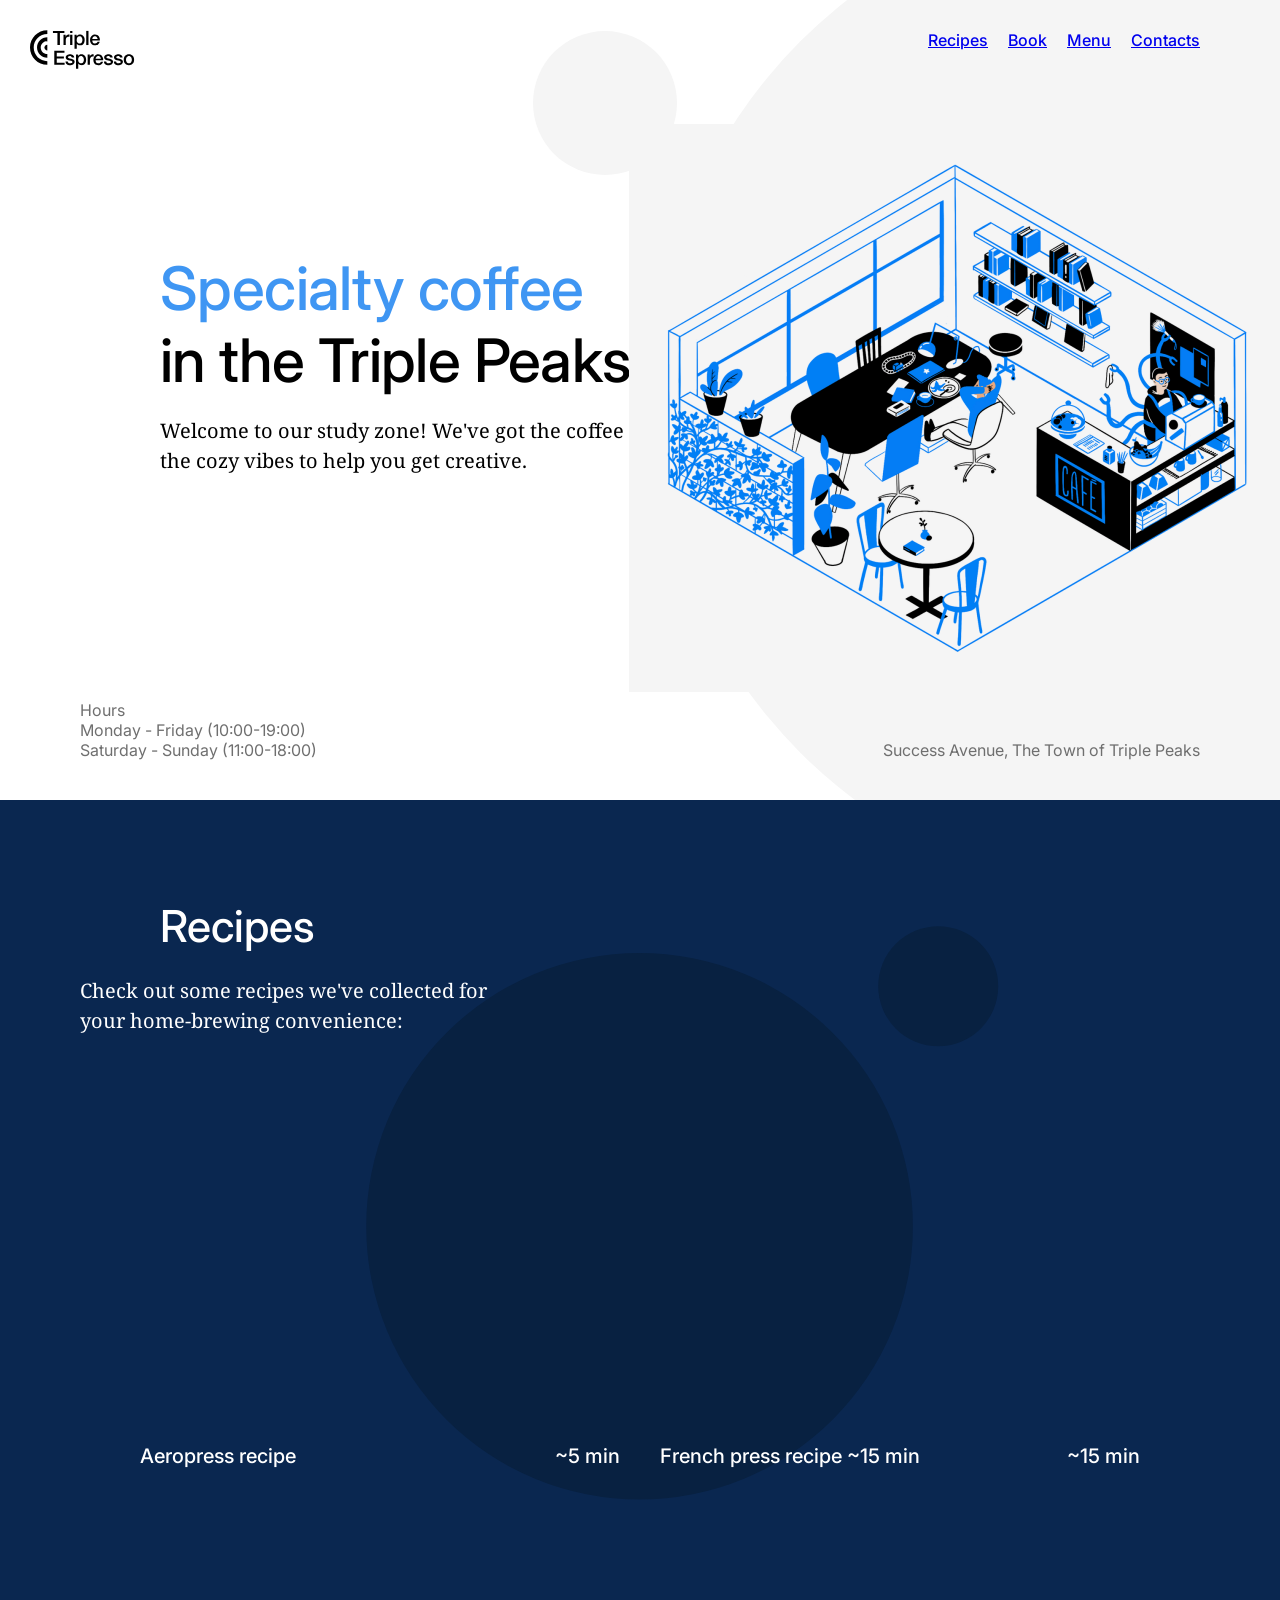
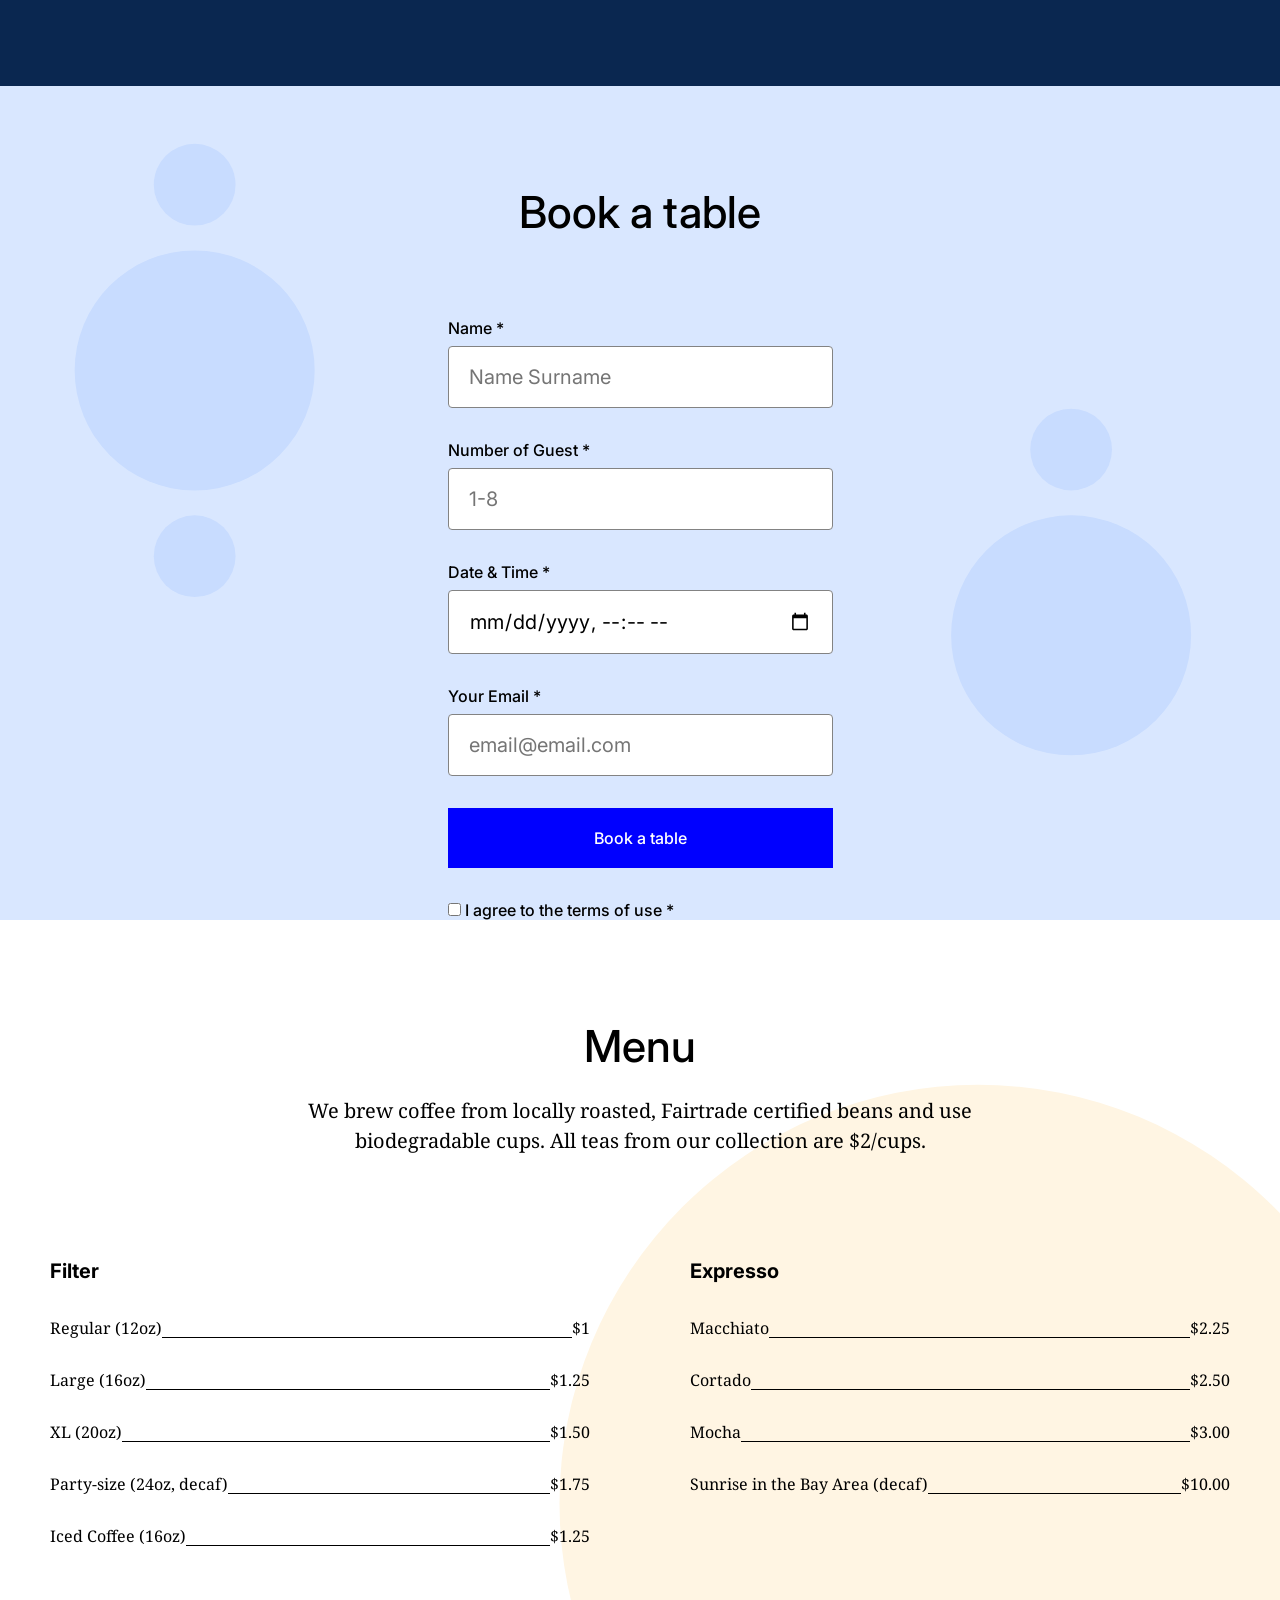
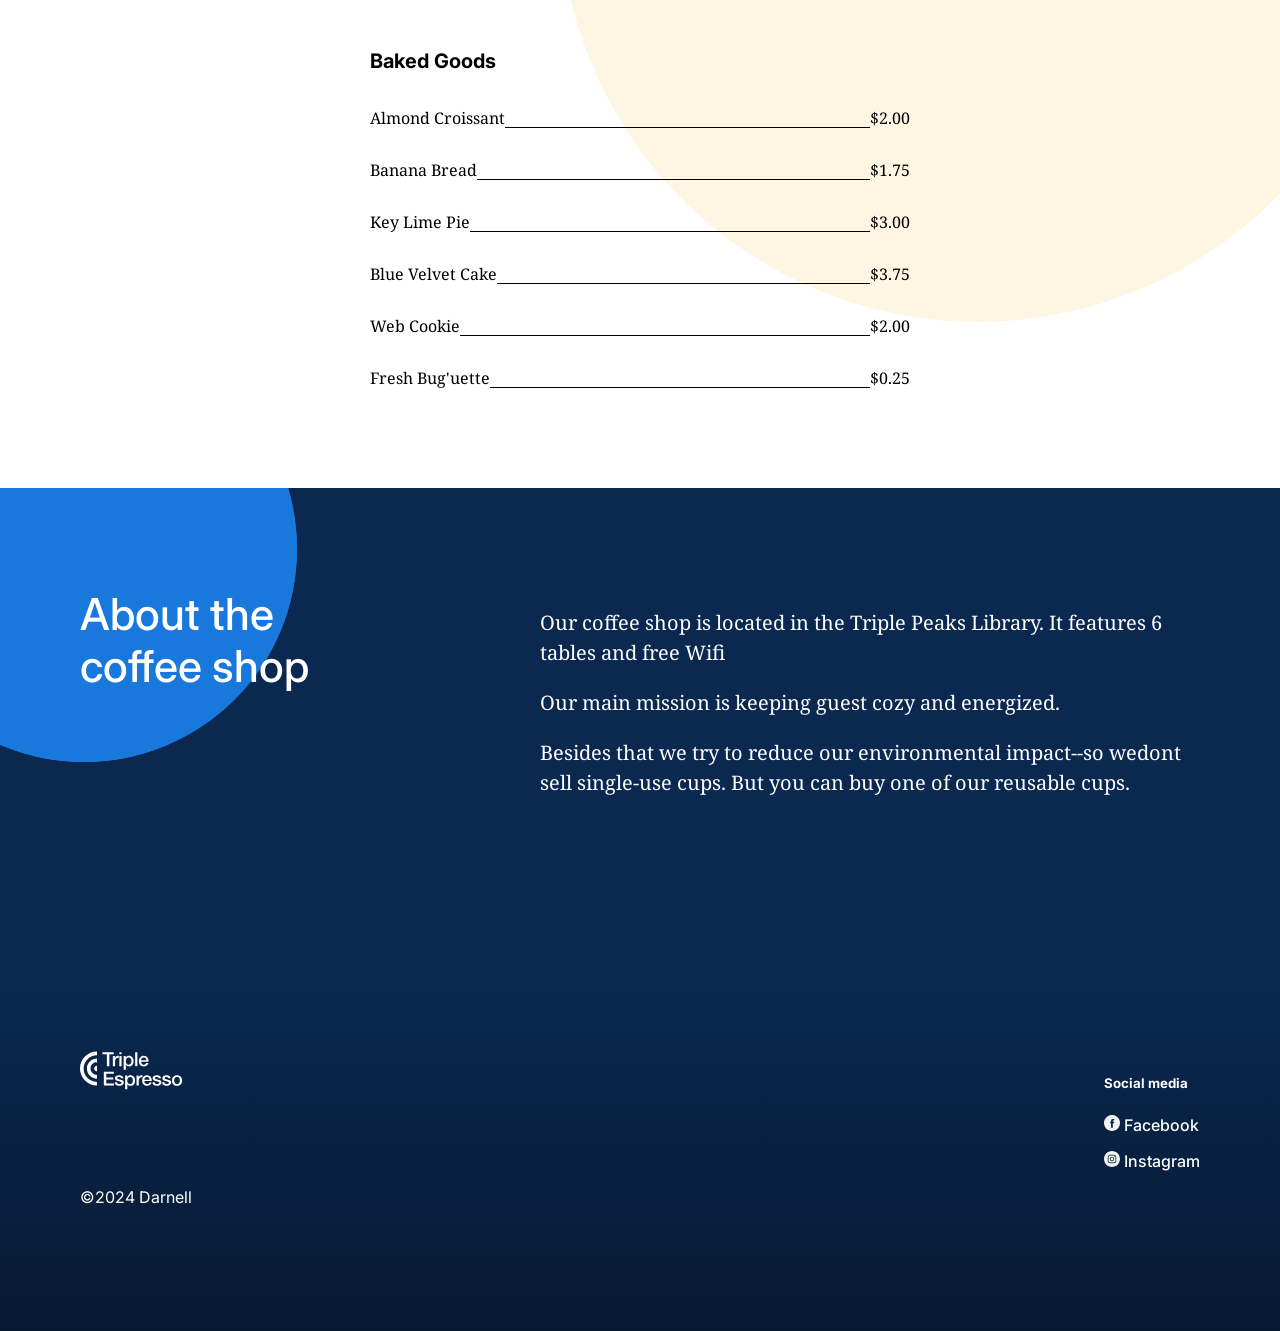
==== commit e08eb7f9: "First Commit" ====
--- a/index.html
+++ b/index.html
@@ -91,7 +91,7 @@
             <section id="reservation" class="reservation">
              <h2 class="reservation__title">Book a table</h2>
              <form class="reservation__form form">
-              <fieldset class="form__fieldset>">
+              <fieldset class="form__fieldset">
                <label for="name-input" class="form__label">
                 Name *
                  <input
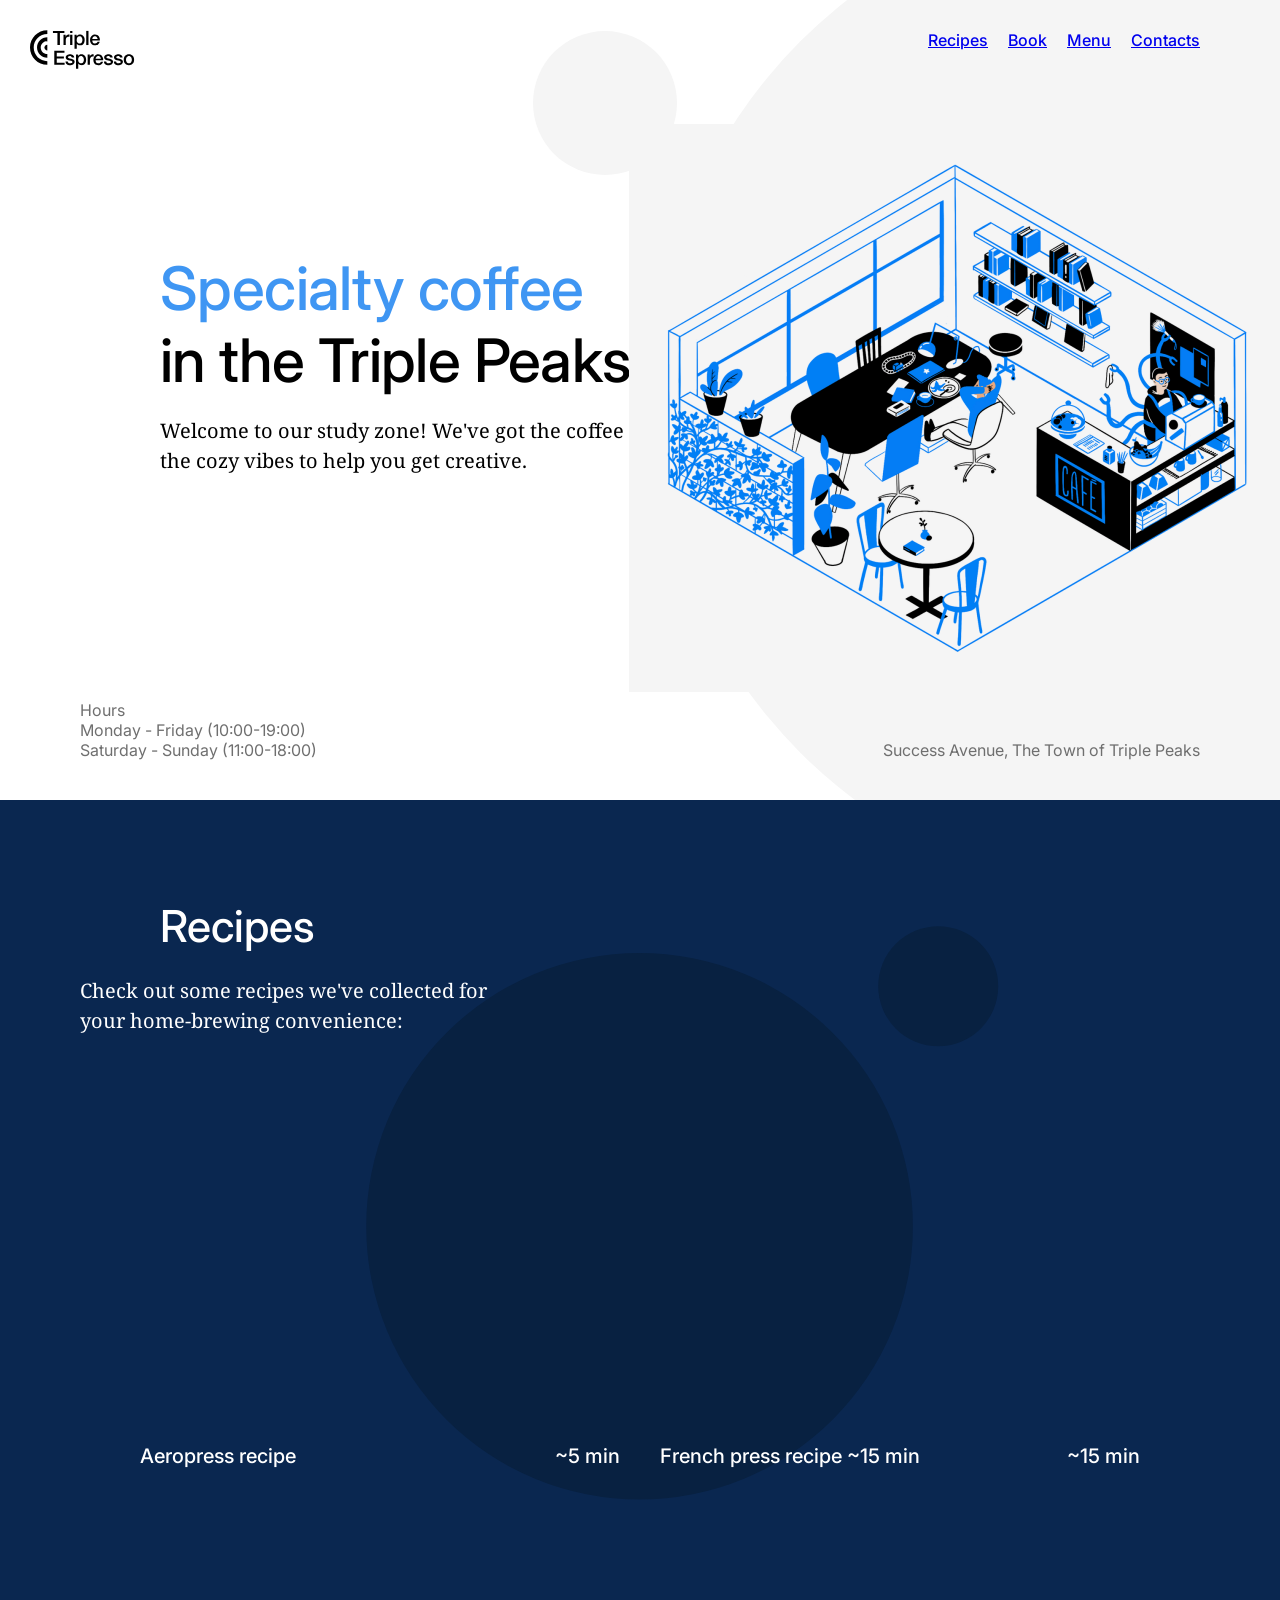
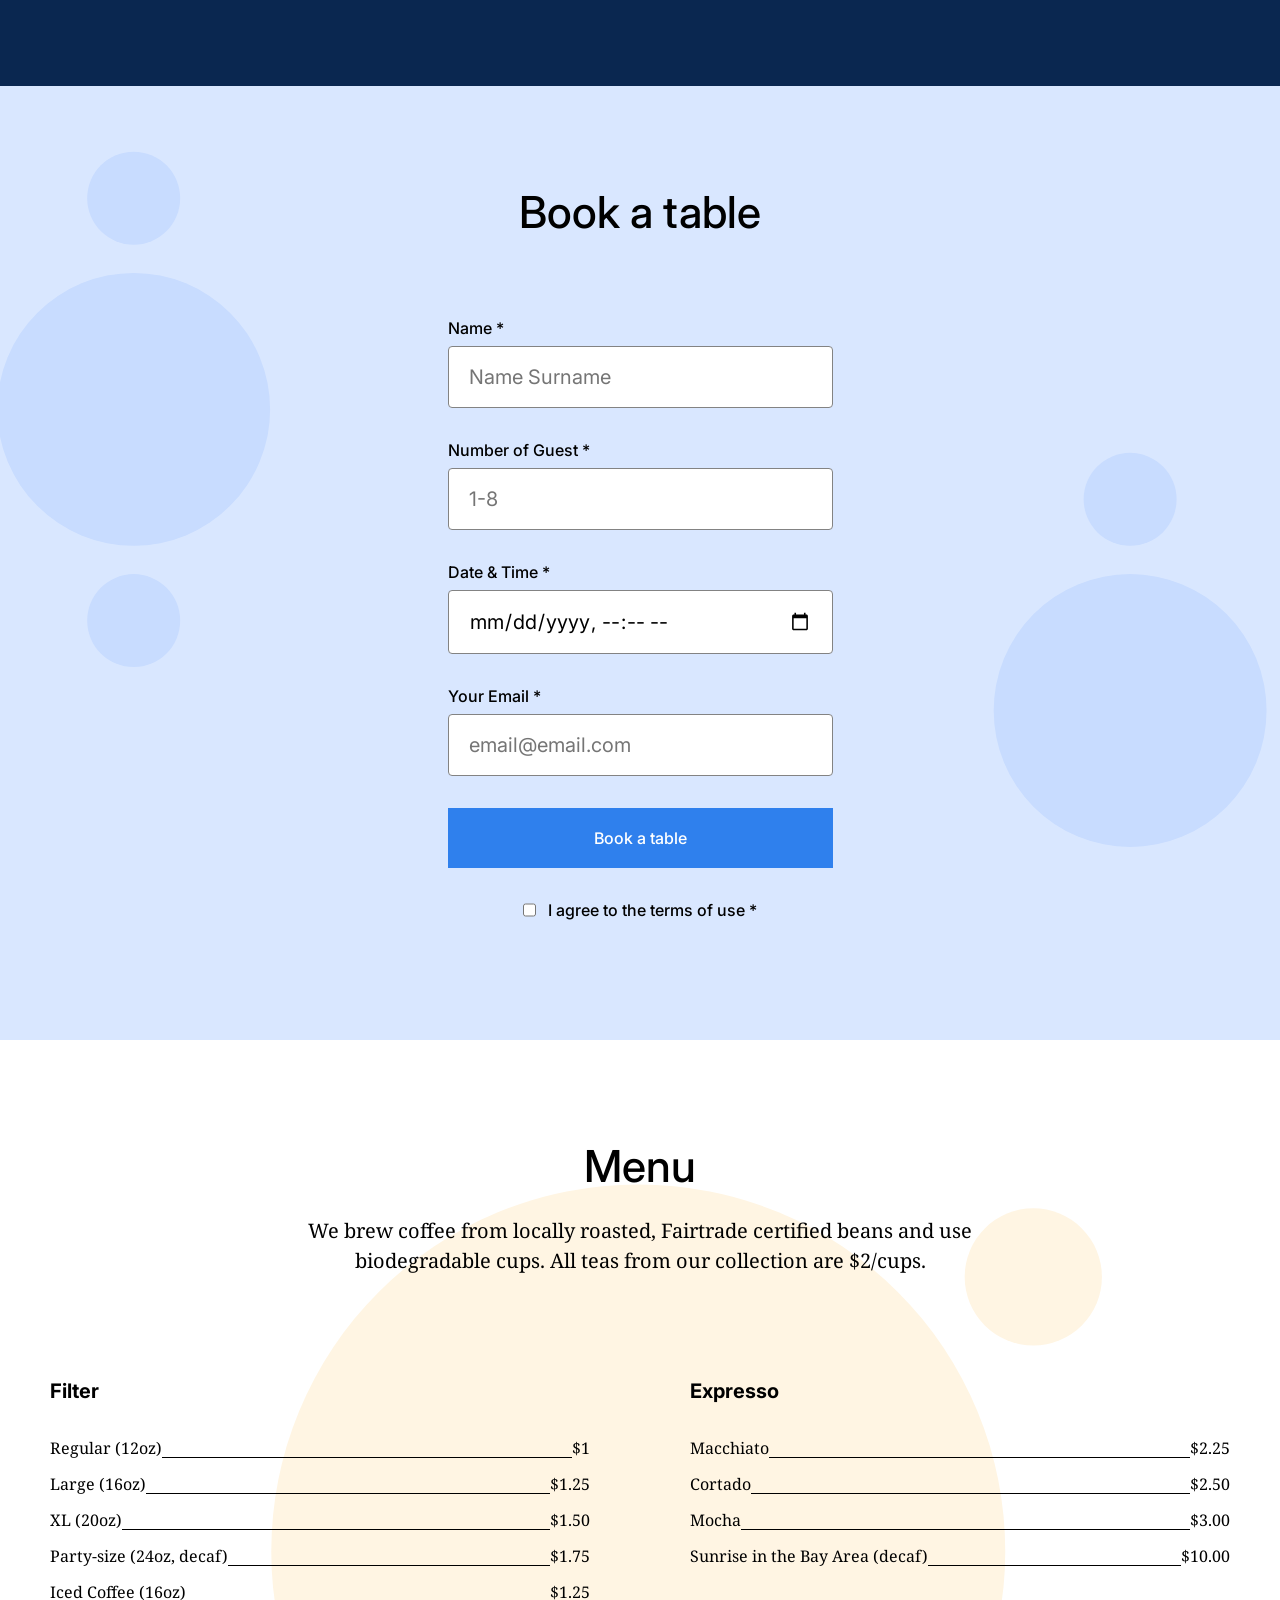
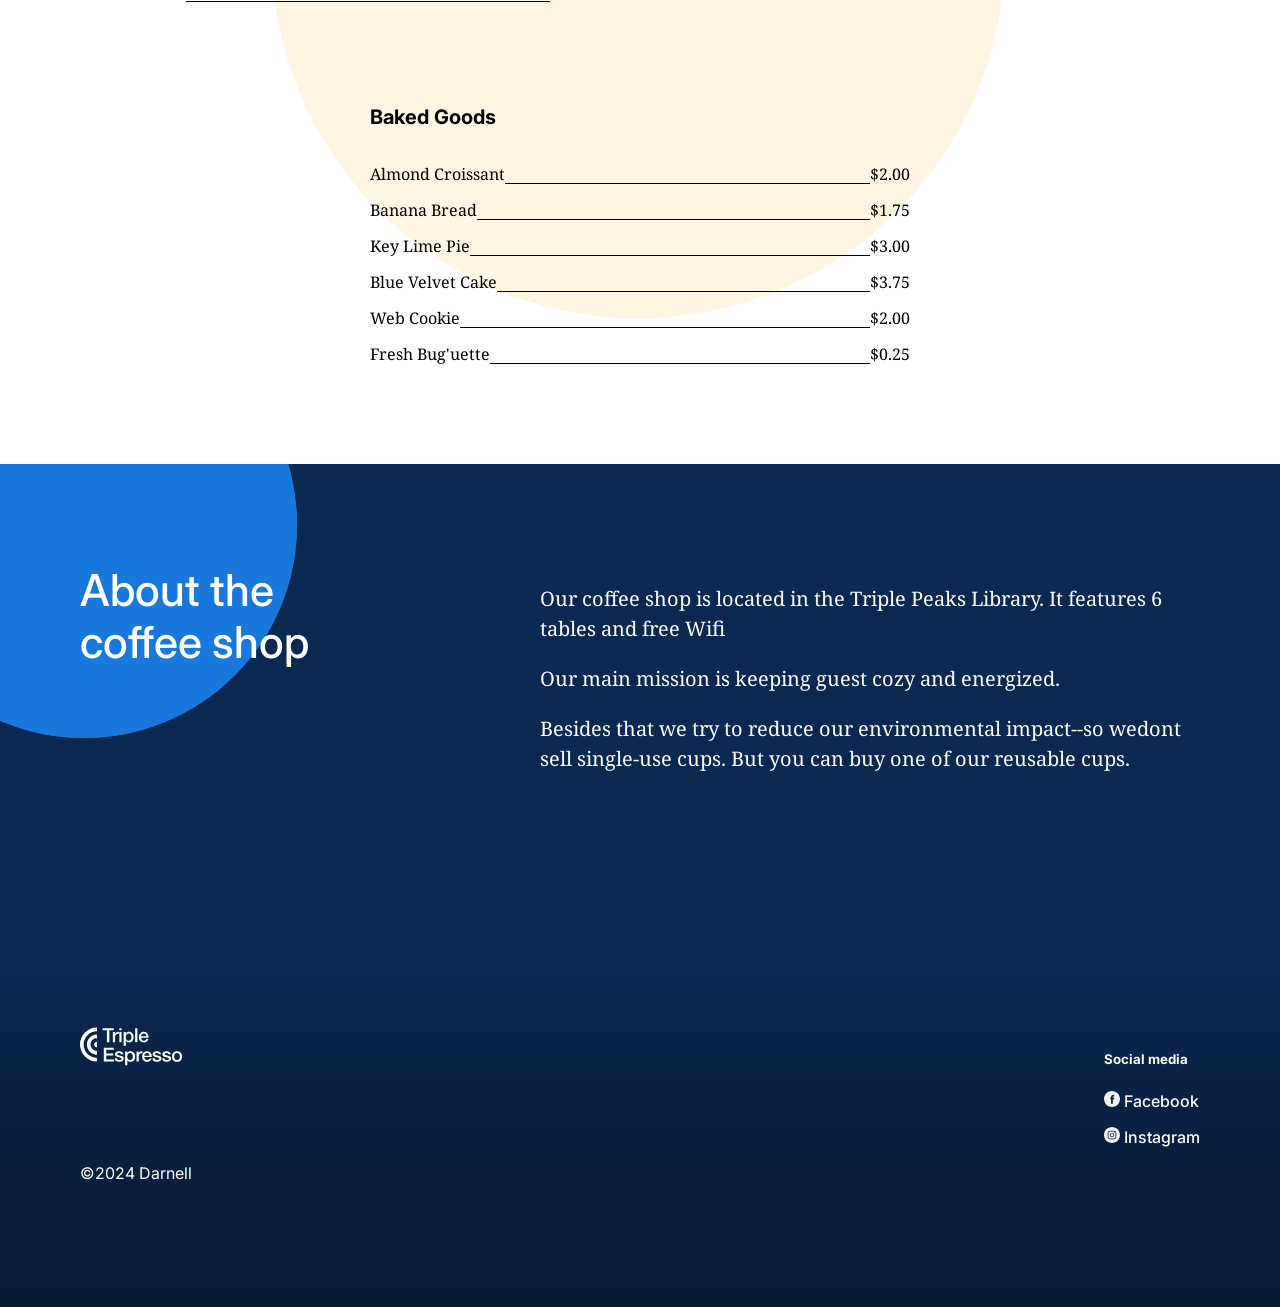
==== commit 768124a1: "First Commit" ====
--- a/index.html
+++ b/index.html
@@ -9,6 +9,7 @@
     <meta name="keywords" content="HTML, CSS"/>
     <link rel="stylesheet" href="./pages/index.css"/>
     <link rel="stylesheet" href="./vendor/normalize.css"/>
+    <link rel="icon" type="image/x-icon" href="favicon.ico"/>
     <link rel="preconnect" href="https://fonts.googleapis.com">
     <link rel="preconnect" href="https://fonts.gstatic.com" crossorigin>
     <link href="https://fonts.googleapis.com/css2?family=Inter:ital,opsz,wght@0,14..32,100..900;1,14..32,100..900&family=Noto+Serif:ital,wght@0,100..900;1,100..900&display=swap" rel="stylesheet">
@@ -17,24 +18,24 @@
     <div class="page">
         <header class="header">
             <nav class="nav">
-                 <img 
-                  src="./images/logo_coffeeshop_dark.svg" 
-                  alt="Coffeeshop logo"
-                  class="nav__logo">
-            <ul class="nav__links">
-                <li>
+               <img 
+                src="./images/logo_coffeeshop_dark.svg" 
+                alt="Coffeeshop logo"
+                class="nav__logo">
+               <ul class="nav__links">
+                  <li>
                     <a href="#recipes" class="nav__link">Recipes</a>
-                </li>
-                <li>
+                  </li>
+                  <li>
                     <a href="#reservation" class="nav__link">Book</a>
-                </li>
-                <li>
+                  </li>
+                  <li>
                     <a href="#menu" class="nav__link">Menu</a>
-                </li>
-                <li>
+                  </li>
+                  <li>
                     <a href="#about" class="nav__link">Contacts</a>
-                </li>
-            </ul>
+                  </li>
+               </ul>
             </nav>
              <h1 class="header__title"><span class="header__span-accent">Specialty coffee</span> in the Triple Peaks Library</h1>
               <p class="header__description">Welcome to our study zone! We've got the coffee to energize you and the cozy vibes to help you get creative. </p>
@@ -58,8 +59,6 @@
                 <ul class="recipes__videos">
                 <li>
                 <iframe class="recipes__iframe"
-                  width="480"
-                  height="273"
                   src="https://www.youtube.com/embed/j6VlT_jUVPc?si=57EIXTviXnpw9NTR"
                   title="YouTube video player"           
                   allow="accelerometer; autoplay; clipboard-write; encrypted-media; gyroscope; picture-in-picture; web-share"
@@ -73,8 +72,6 @@
                 </li>
                 <li>
                 <iframe class="recipes__iframe"
-                  width="480"
-                  height="273"
                   src="https://www.youtube.com/embed/st571DYYTR8?si=Xd2FG-TpbChEVz1v"
                   title="YouTube video player"
                   allow="accelerometer; autoplay; clipboard-write; encrypted-media; gyroscope; picture-in-picture; web-share"
--- a/pages/index.css
+++ b/pages/index.css
@@ -7,4 +7,5 @@
 @import url(../blocks/menu.css);
 @import url(../blocks/nav.css);
 @import url(../blocks/recipes.css);
-@import url(../blocks/reservation.css);+@import url(../blocks/reservation.css);
+@import url(../vendor/normalize.css);
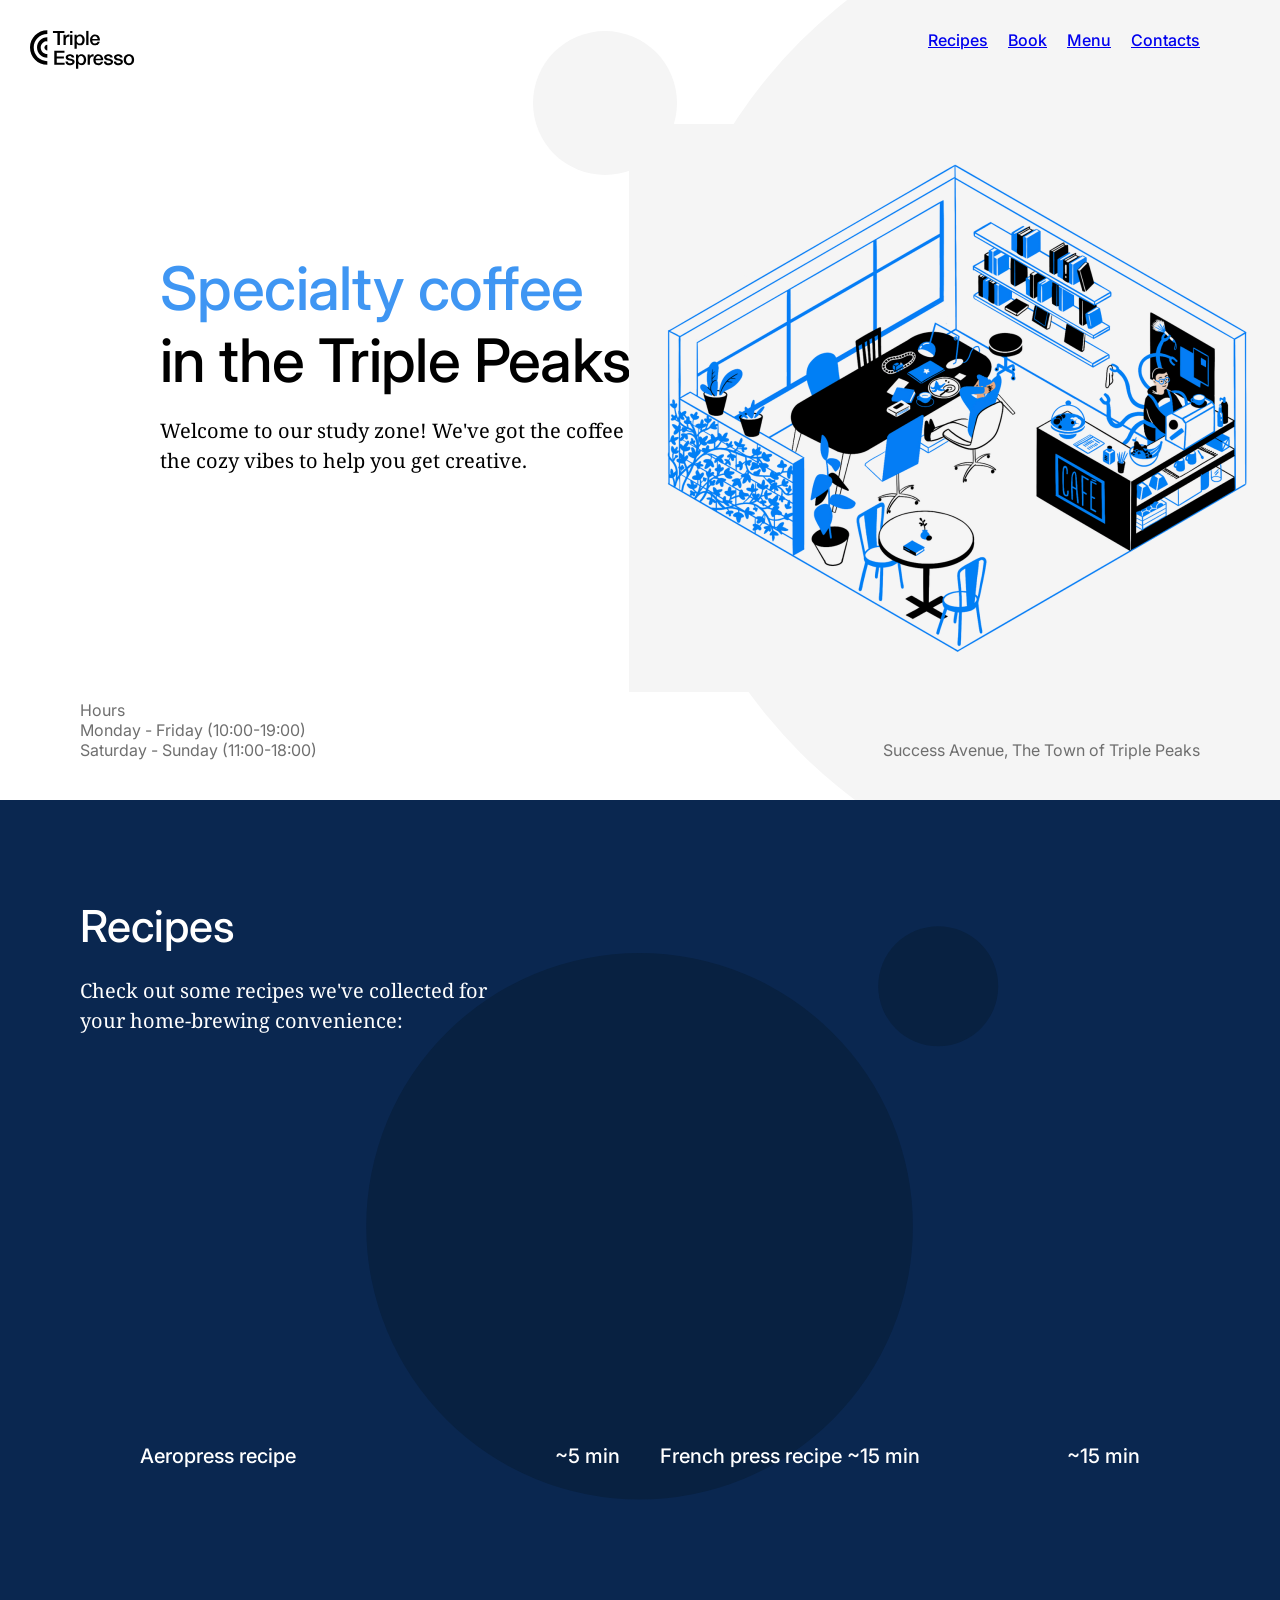
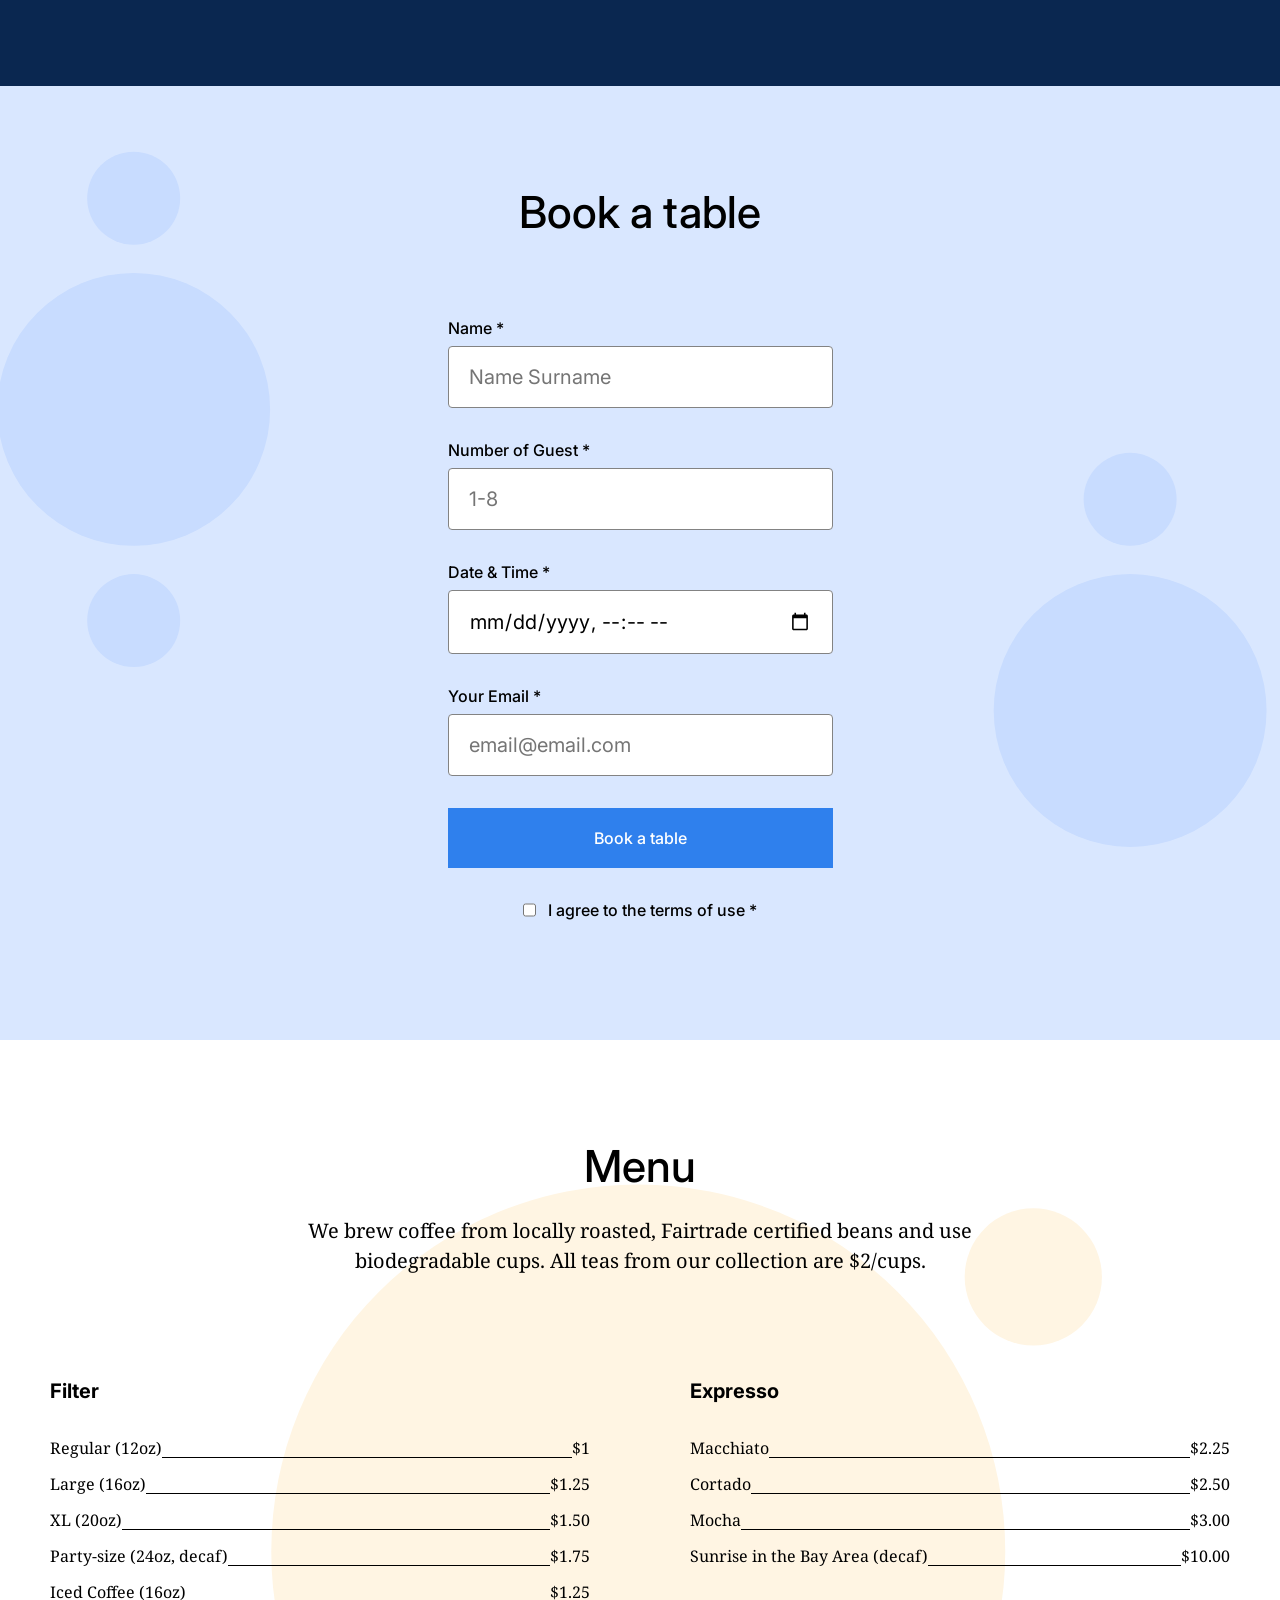
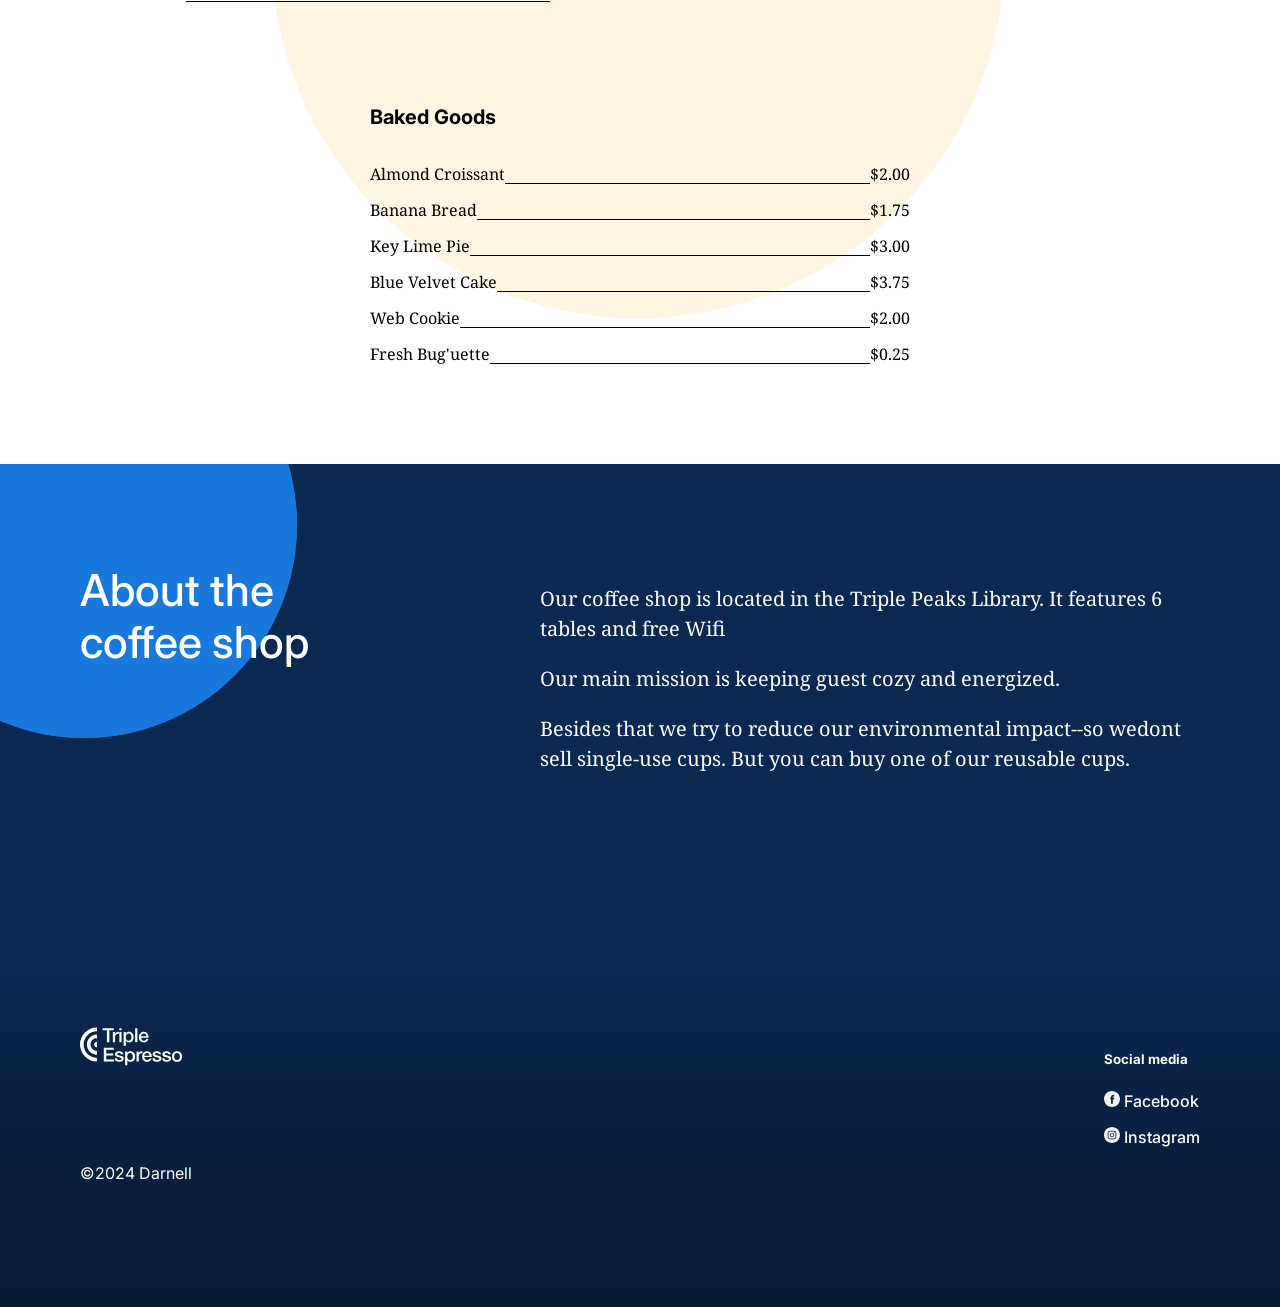
==== commit 5d971f65: "First Commit" ====
--- a/index.html
+++ b/index.html
@@ -15,8 +15,8 @@
     <link href="https://fonts.googleapis.com/css2?family=Inter:ital,opsz,wght@0,14..32,100..900;1,14..32,100..900&family=Noto+Serif:ital,wght@0,100..900;1,100..900&display=swap" rel="stylesheet">
 </head>
 <body>
-    <div class="page">
-        <header class="header">
+      <div class="page">
+         <header class="header">
             <nav class="nav">
                <img 
                 src="./images/logo_coffeeshop_dark.svg" 
@@ -43,16 +43,16 @@
              src="./images/inside_coffee_shop.png" 
              alt="Coffee Shop illustration" 
              class="header__image">
-             <div class="header__footer">
-                <div>
+               <div class="header__footer">
+               <div>
                  <p class="header__paragraph">Hours</p>
                  <p class="header__paragraph">Monday - Friday (10:00-19:00)</p>
                  <p class="header__paragraph">Saturday - Sunday (11:00-18:00)</p>
-                </div>
+               </div>
                  <p class="header__paragraph">Success Avenue, The Town of Triple Peaks</p>
-             </div>
-        </header>
-        <main class="content">
+               </div>
+         </header>
+         <main class="content">
             <section id="recipes" class="recipes">
               <h2 class="recipes__title">Recipes</h2>
                 <p class="recipes__subtitle">Check out some recipes we've collected for your home-brewing convenience:</p>
@@ -144,99 +144,99 @@
             <section id="menu" class="menu">
                 <h2 class="menu__title">Menu</h2>
                     <p class="menu__subtitle">We brew coffee from locally roasted, Fairtrade certified beans and use biodegradable cups. All teas from our collection are $2/cups.</p>
-                    <ul class="menu__cards">
+                     <ul class="menu__cards">
                         <li class="card">
                            <h3 class="card__title">Filter</h3>
                            <ul class="card__list">
-                            <li class="card__list-item"> 
+                              <li class="card__list-item"> 
                                 Regular (12oz)
                                 <span class="card__list-divider">
                                 </span>
                                 $1
-                               </li>
-                            <li class="card__list-item">Large (16oz)
+                              </li>
+                              <li class="card__list-item">Large (16oz)
                                 <span class="card__list-divider">
                                 </span>
                                 $1.25
-                               </li>
-                            <li class="card__list-item">XL (20oz)
+                              </li>
+                              <li class="card__list-item">XL (20oz)
                                 <span class="card__list-divider">
                                 </span>
                                 $1.50
-                            </li>
-                            <li class="card__list-item">Party-size (24oz, decaf)
+                              </li>
+                              <li class="card__list-item">Party-size (24oz, decaf)
                                 <span class="card__list-divider">
                                 </span>
                                 $1.75
-                            </li>
-                            <li class="card__list-item">Iced Coffee (16oz)
+                              </li>
+                              <li class="card__list-item">Iced Coffee (16oz)
                                 <span class="card__list-divider">
                                 </span>
                                 $1.25
-                            </li>
+                              </li>
                            </ul>
                         </li>
                         <li class="card">
-                            <h3 class="card__title">Expresso</h3>
-                            <ul class="card__list">
-                             <li class="card__list-item">Macchiato
+                           <h3 class="card__title">Expresso</h3>
+                           <ul class="card__list">
+                              <li class="card__list-item">Macchiato
                                 <span class="card__list-divider">
                                 </span>
                                 $2.25
-                             </li>
-                             <li class="card__list-item">Cortado
+                              </li>
+                              <li class="card__list-item">Cortado
                                 <span class="card__list-divider">
                                 </span>
                                 $2.50
-                             </li>
-                             <li class="card__list-item">Mocha
+                              </li>
+                              <li class="card__list-item">Mocha
                                 <span class="card__list-divider">
                                 </span>
                                 $3.00
-                             </li>
-                             <li class="card__list-item">Sunrise in the Bay Area (decaf)
+                              </li>
+                              <li class="card__list-item">Sunrise in the Bay Area (decaf)
                                 <span class="card__list-divider">
                                 </span>
                                 $10.00
-                             </li>
-                            </ul>
-                         </li>
-                         <li class="card">
-                            <h3 class="card__title">Baked Goods</h3>
-                            <ul class="card__list">
-                             <li class="card__list-item">Almond Croissant
+                              </li>
+                           </ul>
+                        </li>
+                        <li class="card">
+                           <h3 class="card__title">Baked Goods</h3>
+                           <ul class="card__list">
+                              <li class="card__list-item">Almond Croissant
                                 <span class="card__list-divider">
                                 </span>
                                 $2.00
-                             </li>
-                             <li class="card__list-item">Banana Bread
+                              </li>
+                              <li class="card__list-item">Banana Bread
                                 <span class="card__list-divider">
                                 </span>
                                 $1.75                       
-                             </li>
-                             <li class="card__list-item">Key Lime Pie
+                              </li>
+                              <li class="card__list-item">Key Lime Pie
                                 <span class="card__list-divider">
                                 </span>
                                 $3.00
-                             </li>
-                             <li class="card__list-item">Blue Velvet Cake
+                              </li>
+                              <li class="card__list-item">Blue Velvet Cake
                                 <span class="card__list-divider">
                                 </span>
                                 $3.75
-                             </li>
-                             <li class="card__list-item">Web Cookie
+                              </li>
+                              <li class="card__list-item">Web Cookie
                                 <span class="card__list-divider">
                                 </span>
                                 $2.00
-                             </li>
-                             <li class="card__list-item">Fresh Bug'uette
+                              </li>
+                              <li class="card__list-item">Fresh Bug'uette
                                 <span class="card__list-divider">
                                 </span>
                                 $0.25
-                             </li>
-                            </ul>
-                         </li>
-                    </ul>
+                              </li>
+                           </ul>
+                        </li>
+                     </ul>
             </section>
             <section id="about" class="about">
                 <h4 class="about__title">About the coffee shop</h4>
@@ -254,39 +254,39 @@
                 <div class="about__circle"></div>
                 <div class="about__circle about__circle_animation_blurred"></div>
             </section>
-        </main>
-        <footer class="footer">
+         </main>
+         <footer class="footer">
             <div class="footer__content">
-              <img
+               <img
                 src="./images/logo_coffeeshop_light.svg"
                 alt="TripleExpresso"
                 class="footer__logo"
-              />
-              <div>
-                <h5 class="footer__column-heading">Social media</h5>
-                <ul class="footer__list">
+               />
+               <div>
+               <h5 class="footer__column-heading">Social media</h5>
+               <ul class="footer__list">
                   <li class="footer__list-item">
-                    <a href="" class="footer__social-link">
+                     <a href="" class="footer__social-link">
                       <img
                         src="./images/facebook_white.svg"
                         alt="Facebook logo"
                         class="footer__social-icon"
                       />
                       Facebook
-                    </a>
+                     </a>
                   </li>
                   <li class="footer__list-tiem">
-                    <a href="" class="footer__social-link">
+                     <a href="" class="footer__social-link">
                       <img
                         src="./images/instagram_white.svg"
                         alt="Instagram logo"
                         class="Footer__social-icon"
                       />
                       Instagram
-                    </a>
-                  </li>
-                </ul>
-              </div>
+                     </a>
+                  </li>
+               </ul>
             </div>
-            <p class="footer__copyright">&copy;2024 Darnell</p>
-          </footer>+         </div>
+         <p class="footer__copyright">&copy;2024 Darnell</p>
+         </footer>
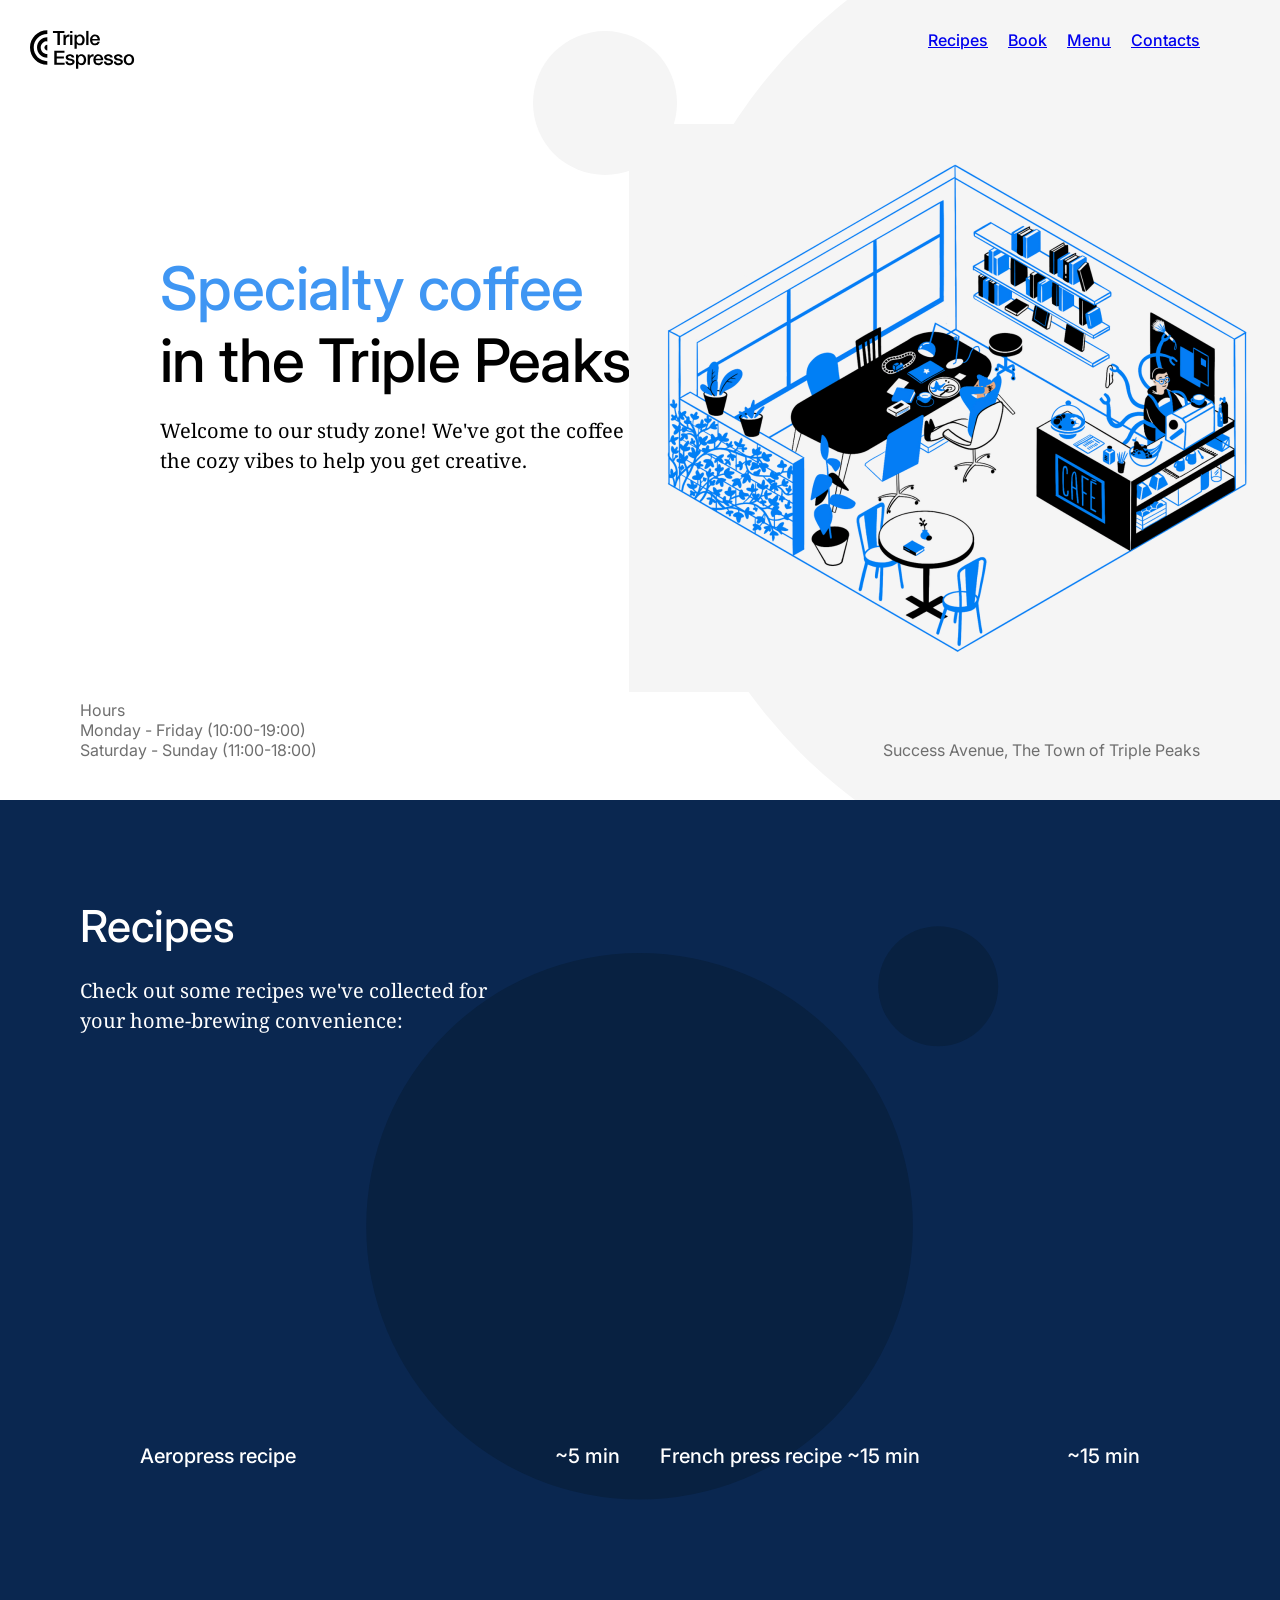
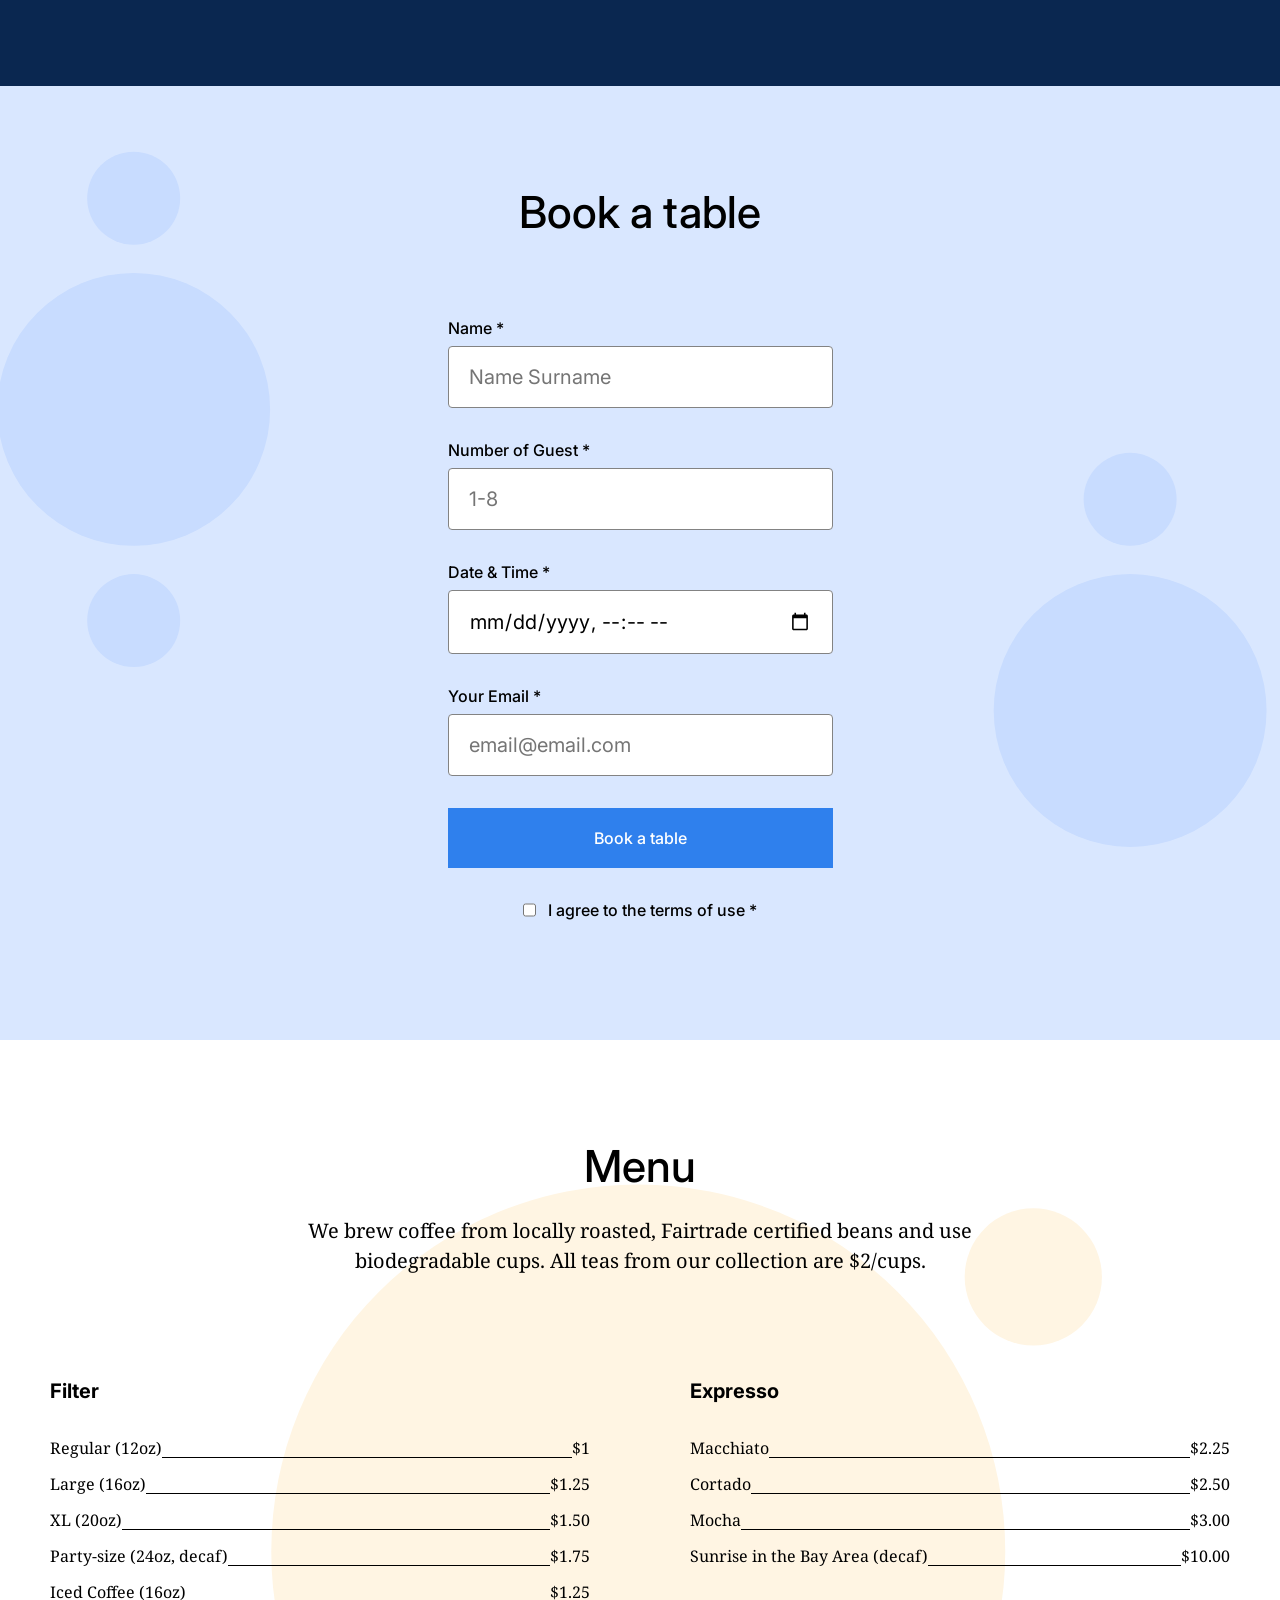
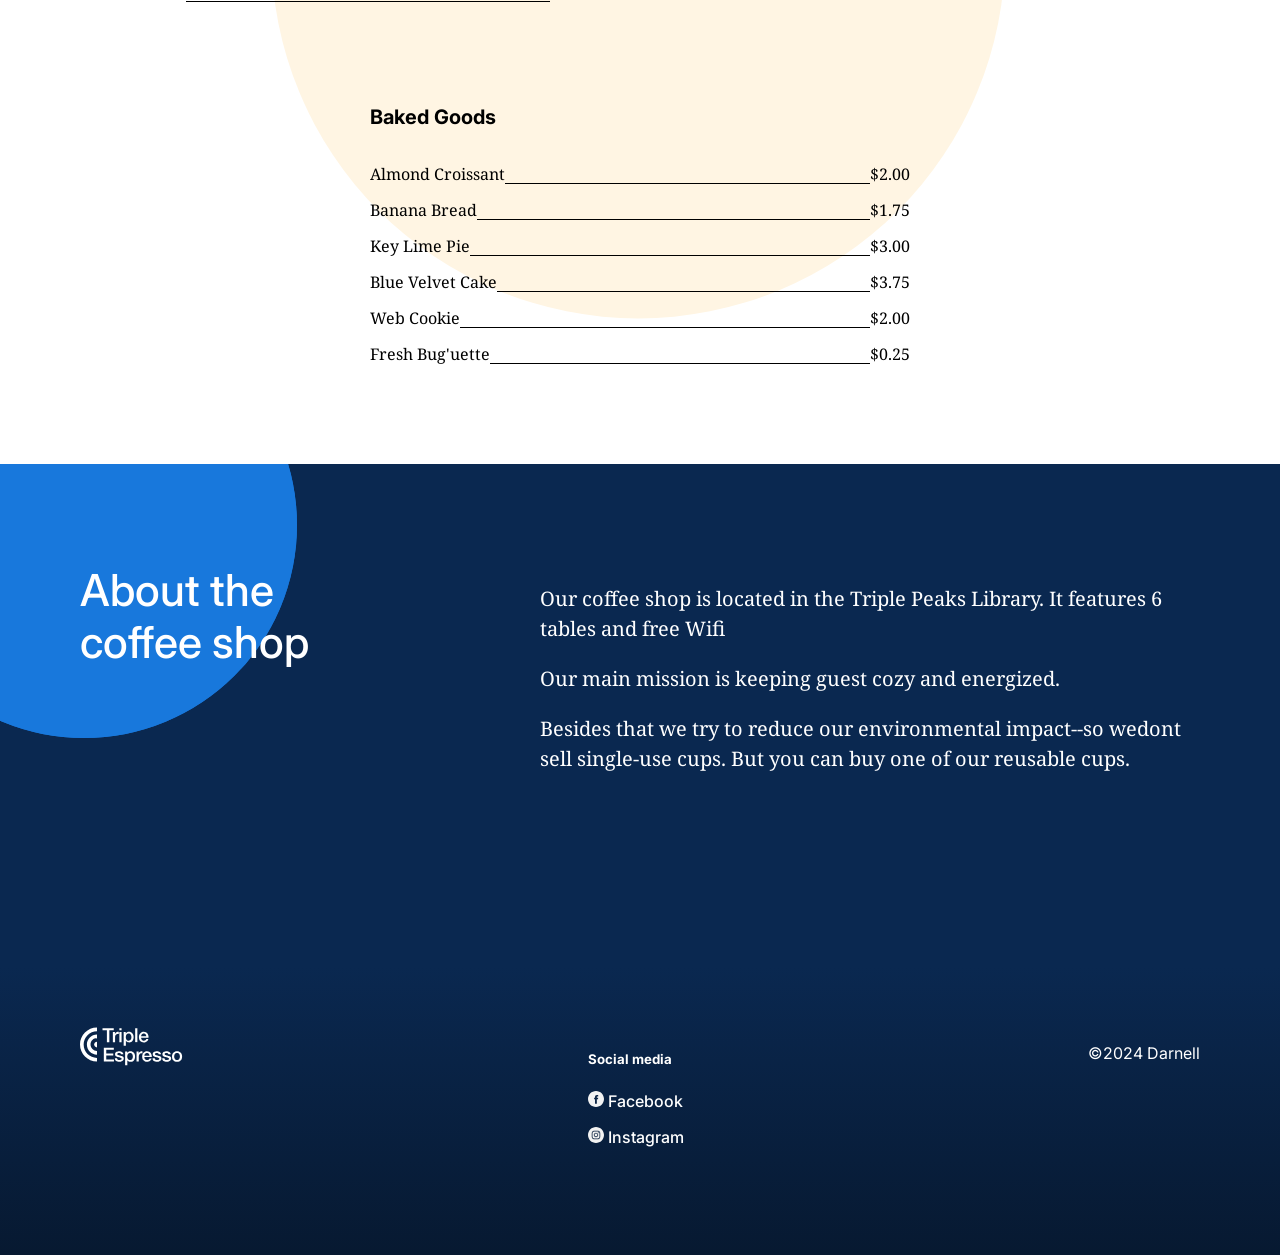
==== commit bd6a46f9: "First Commit" ====
--- a/index.html
+++ b/index.html
@@ -1,20 +1,20 @@
 <!DOCTYPE html>
 <html lang="en">
-<head>
-    <meta charset="UTF-8">
-    <meta name="viewport" content="width=device-width, initial-scale=1.0">
-    <meta name="description" content="Coffee Shop Landing page">
-    <title>"Coffee Shop"</title>
-    <meta name="author" content="Software Engineer"/>
-    <meta name="keywords" content="HTML, CSS"/>
-    <link rel="stylesheet" href="./pages/index.css"/>
-    <link rel="stylesheet" href="./vendor/normalize.css"/>
-    <link rel="icon" type="image/x-icon" href="favicon.ico"/>
-    <link rel="preconnect" href="https://fonts.googleapis.com">
-    <link rel="preconnect" href="https://fonts.gstatic.com" crossorigin>
-    <link href="https://fonts.googleapis.com/css2?family=Inter:ital,opsz,wght@0,14..32,100..900;1,14..32,100..900&family=Noto+Serif:ital,wght@0,100..900;1,100..900&display=swap" rel="stylesheet">
-</head>
-<body>
+   <head>
+      <meta charset="UTF-8">
+      <meta name="viewport" content="width=device-width, initial-scale=1.0">
+      <meta name="description" content="Coffee Shop Landing page">
+      <title>"Coffee Shop"</title>
+      <meta name="author" content="Software Engineer"/>
+      <meta name="keywords" content="HTML, CSS"/>
+      <link rel="stylesheet" href="./pages/index.css"/>
+      <link rel="stylesheet" href="./vendor/normalize.css"/>
+      <link rel="icon" type="image/x-icon" href="favicon.ico"/>
+      <link rel="preconnect" href="https://fonts.googleapis.com">
+      <link rel="preconnect" href="https://fonts.gstatic.com" crossorigin>
+      <link href="https://fonts.googleapis.com/css2?family=Inter:ital,opsz,wght@0,14..32,100..900;1,14..32,100..900&family=Noto+Serif:ital,wght@0,100..900;1,100..900&display=swap" rel="stylesheet">
+   </head>
+   <body>
       <div class="page">
          <header class="header">
             <nav class="nav">
@@ -37,7 +37,7 @@
                   </li>
                </ul>
             </nav>
-             <h1 class="header__title"><span class="header__span-accent">Specialty coffee</span> in the Triple Peaks Library</h1>
+            <h1 class="header__title"><span class="header__span-accent">Specialty coffee</span> in the Triple Peaks Library</h1>
               <p class="header__description">Welcome to our study zone! We've got the coffee to energize you and the cozy vibes to help you get creative. </p>
             <img 
              src="./images/inside_coffee_shop.png" 
@@ -54,7 +54,7 @@
          </header>
          <main class="content">
             <section id="recipes" class="recipes">
-              <h2 class="recipes__title">Recipes</h2>
+               <h2 class="recipes__title">Recipes</h2>
                 <p class="recipes__subtitle">Check out some recipes we've collected for your home-brewing convenience:</p>
                 <ul class="recipes__videos">
                 <li>
@@ -287,6 +287,7 @@
                   </li>
                </ul>
             </div>
-         </div>
-         <p class="footer__copyright">&copy;2024 Darnell</p>
-         </footer>+          <p class="footer__copyright">&copy;2024 Darnell</p>
+         </footer>
+   </body>
+</html>   
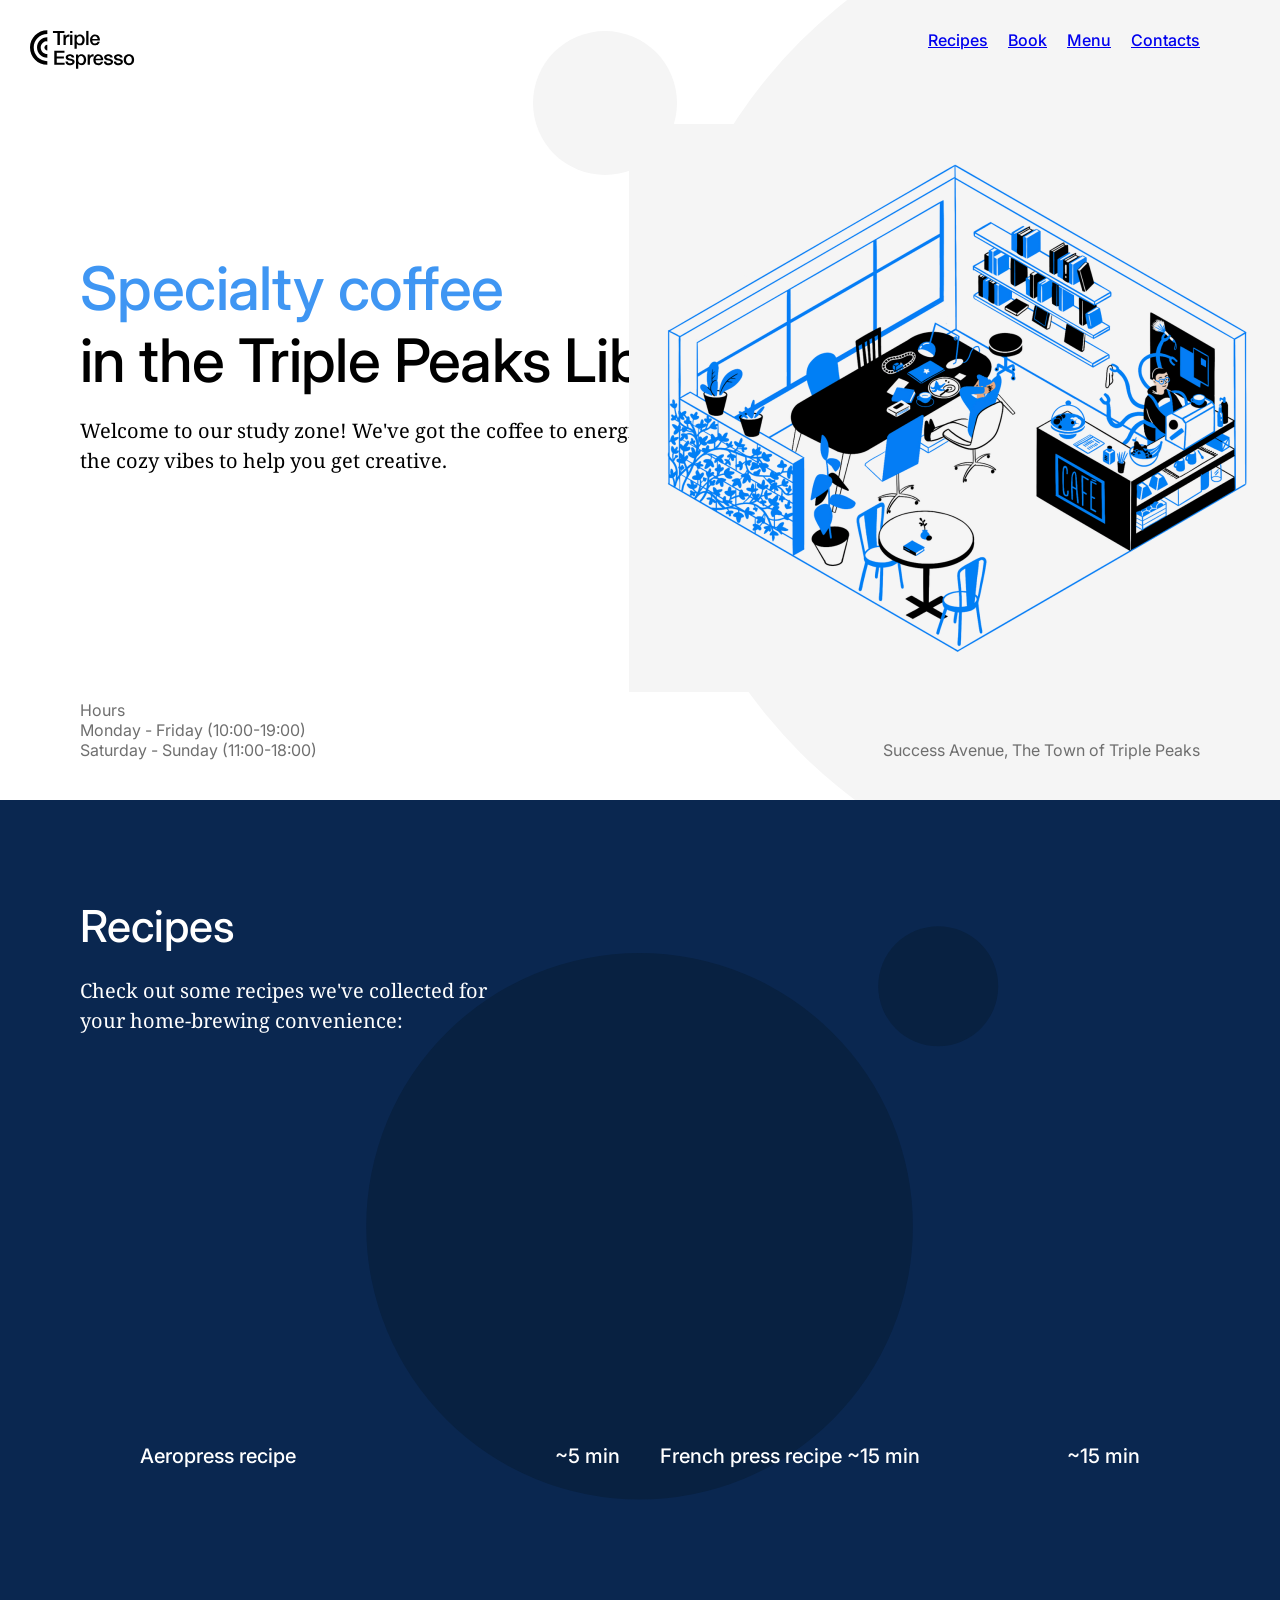
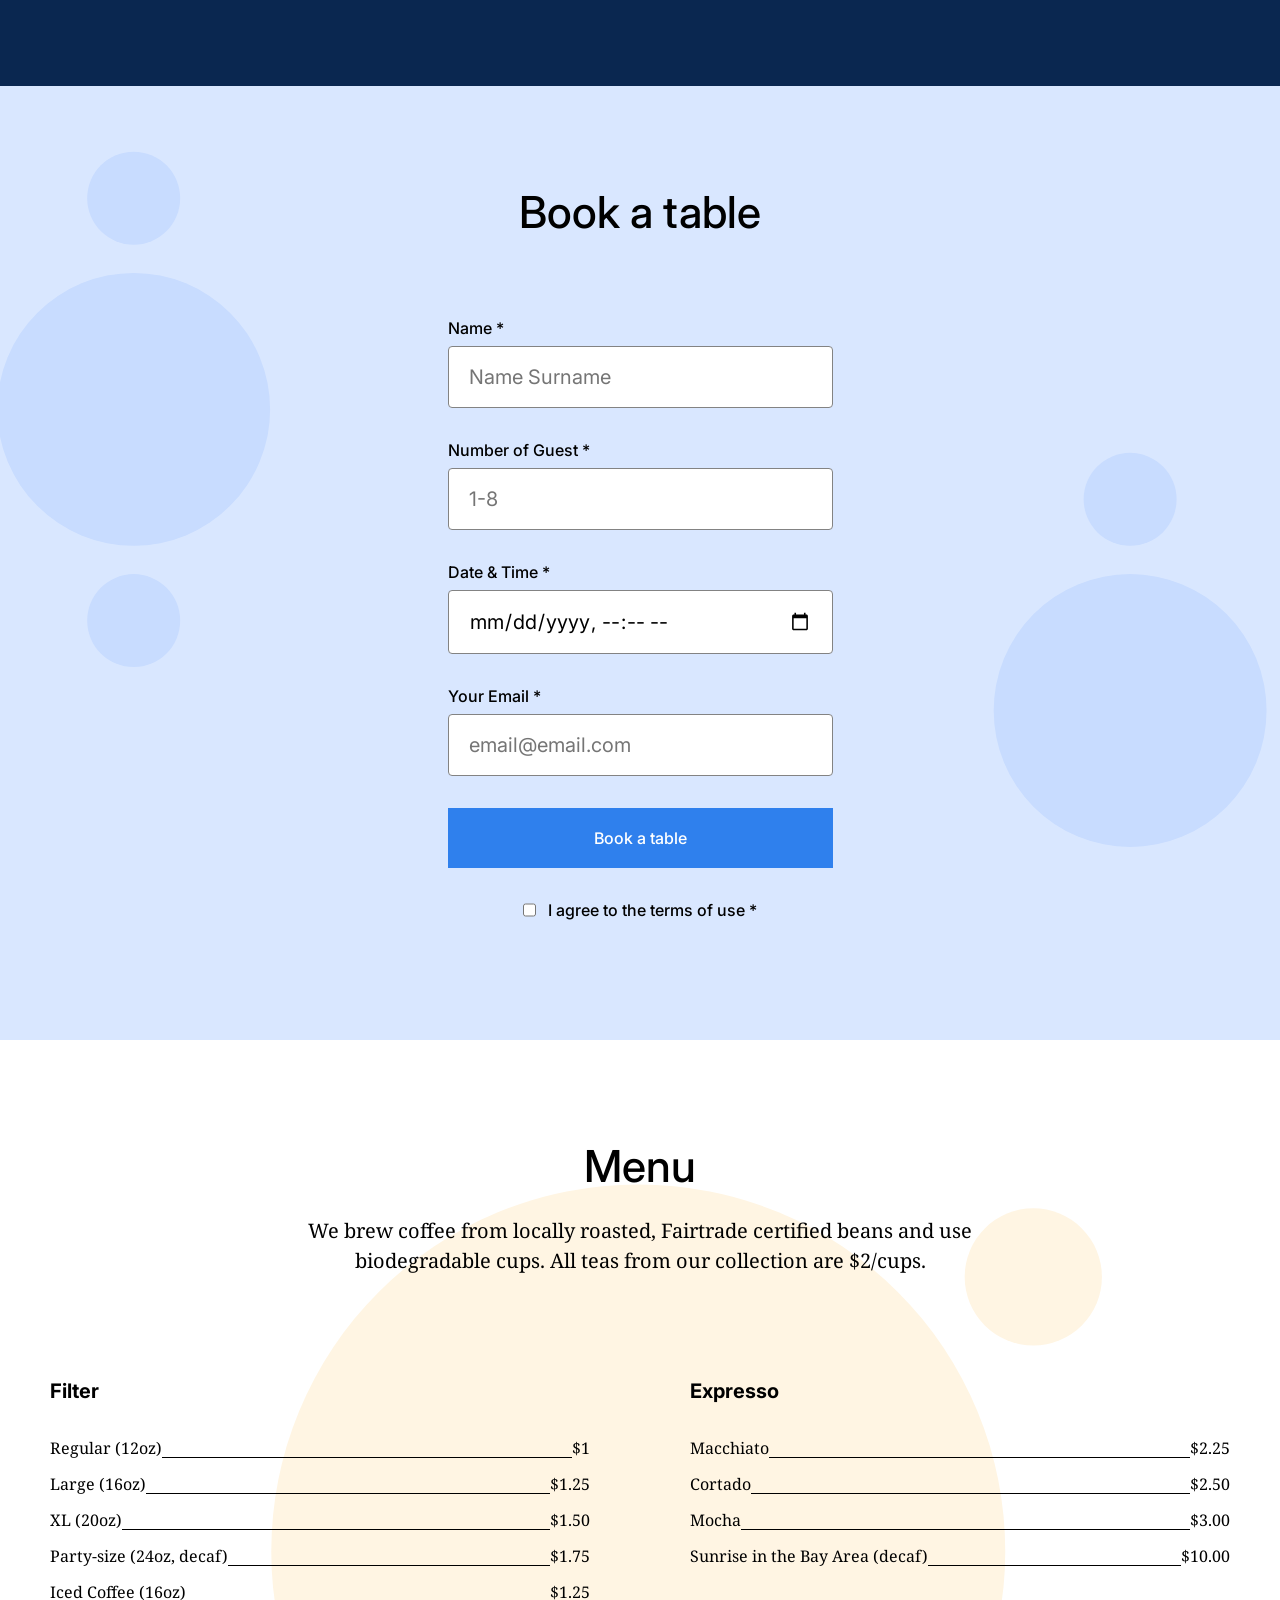
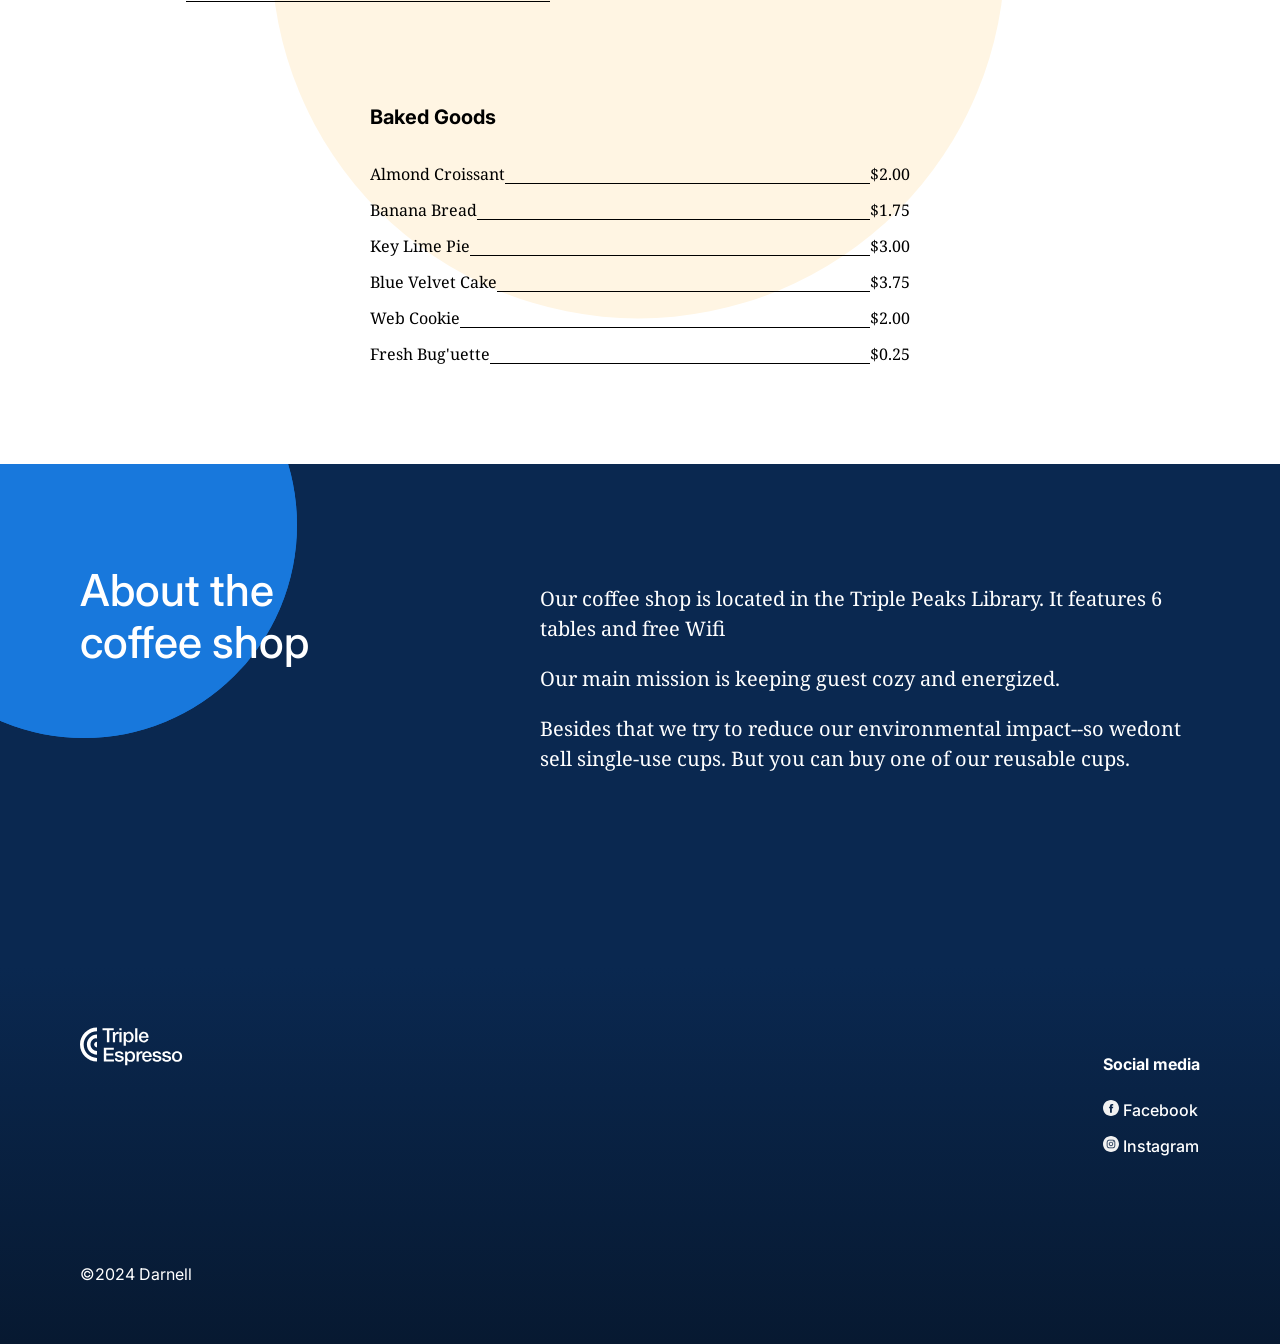
==== commit b2d1d231: "First Commit" ====
--- a/index.html
+++ b/index.html
@@ -262,7 +262,7 @@
                 alt="TripleExpresso"
                 class="footer__logo"
                />
-               <div>
+               <div class="footer__column">
                <h5 class="footer__column-heading">Social media</h5>
                <ul class="footer__list">
                   <li class="footer__list-item">
@@ -286,8 +286,10 @@
                      </a>
                   </li>
                </ul>
+               </div>
             </div>
-          <p class="footer__copyright">&copy;2024 Darnell</p>
+           <p class="footer__copyright">&copy;2024 Darnell</p>
          </footer>
+      </div>
    </body>
 </html>   
